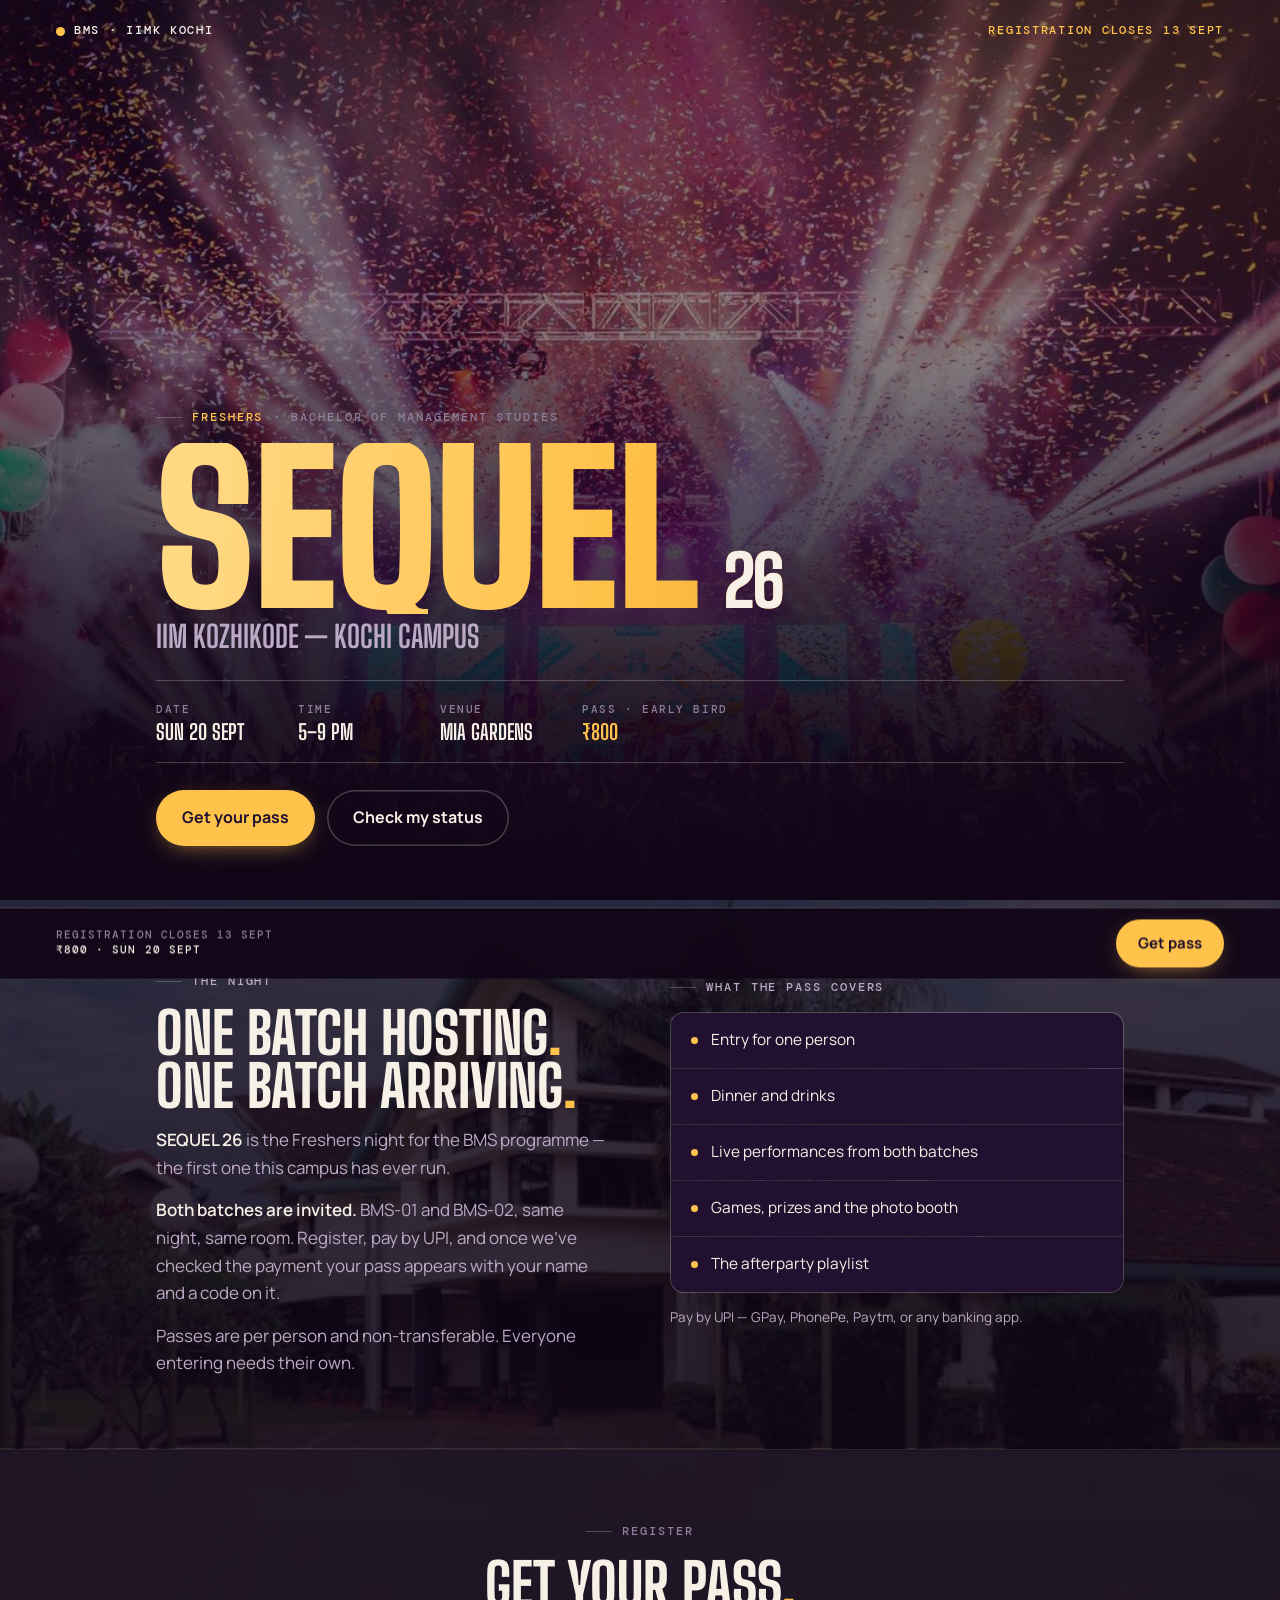
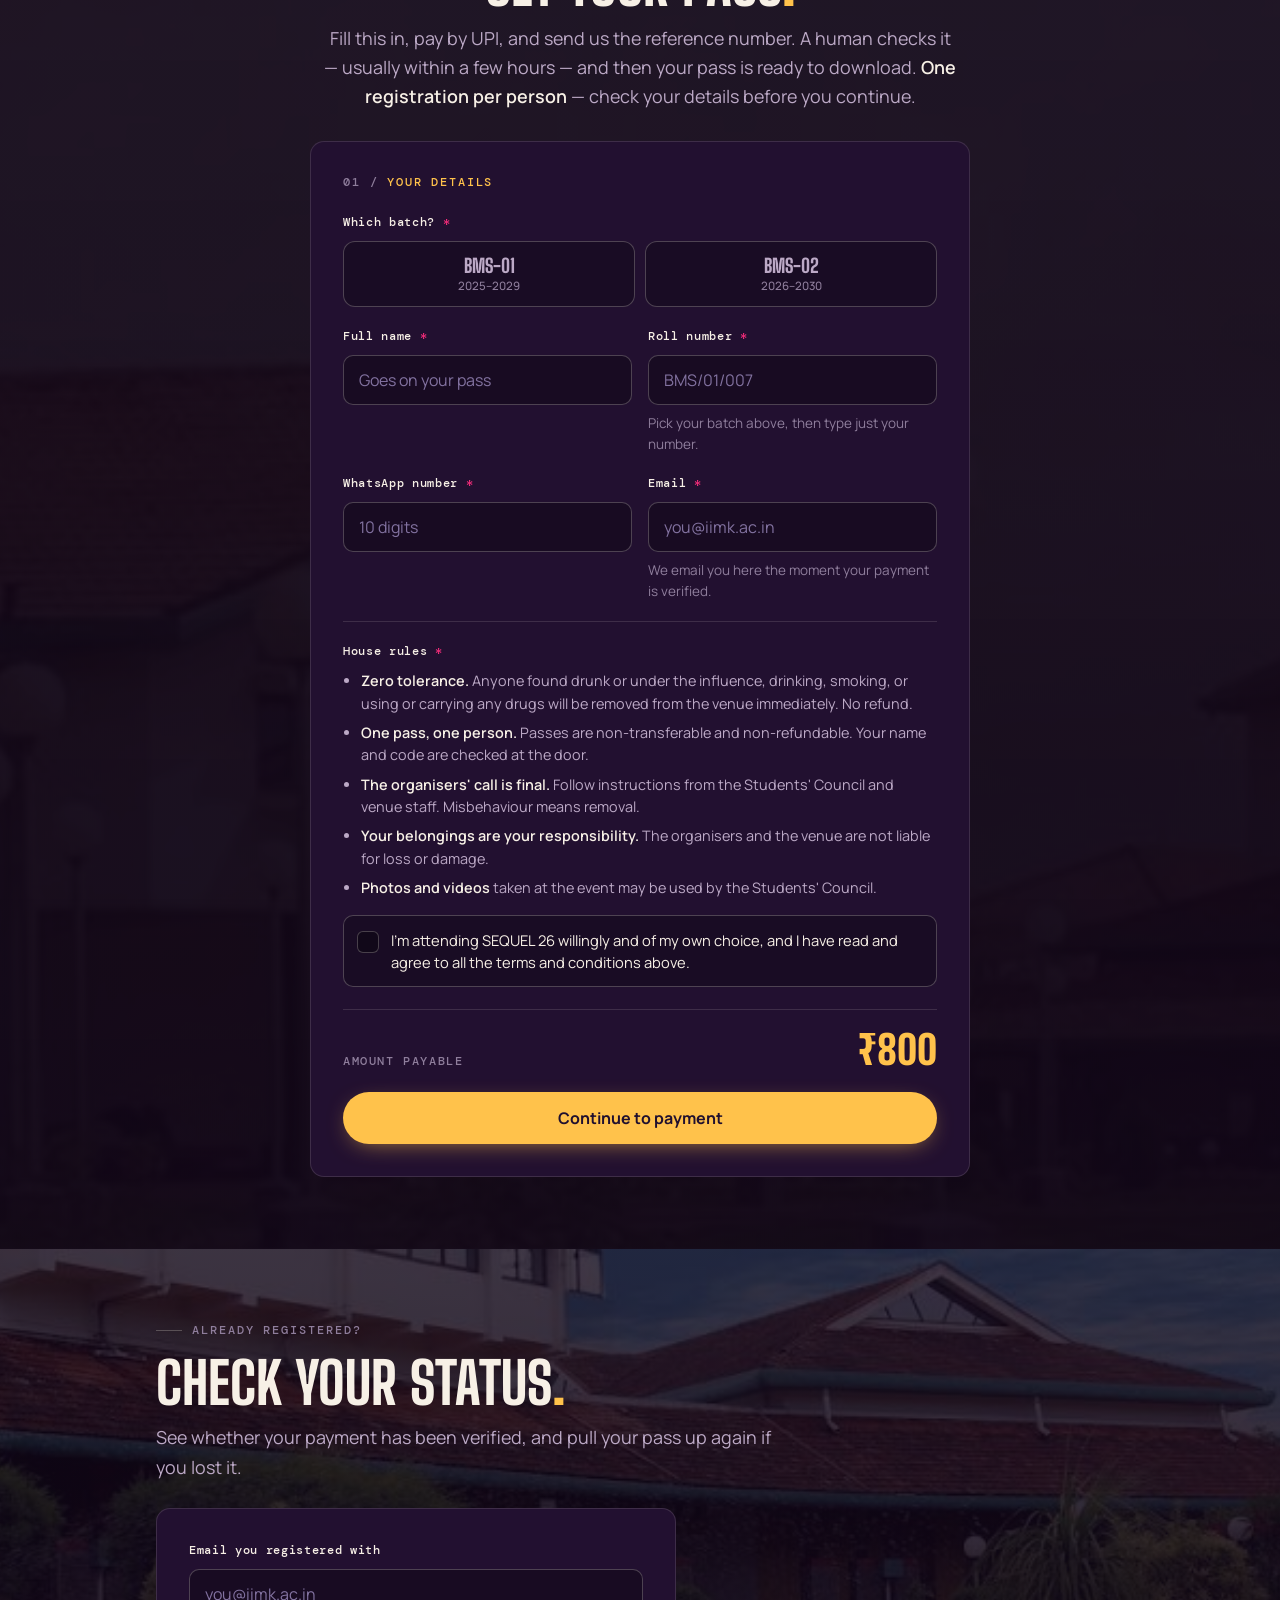
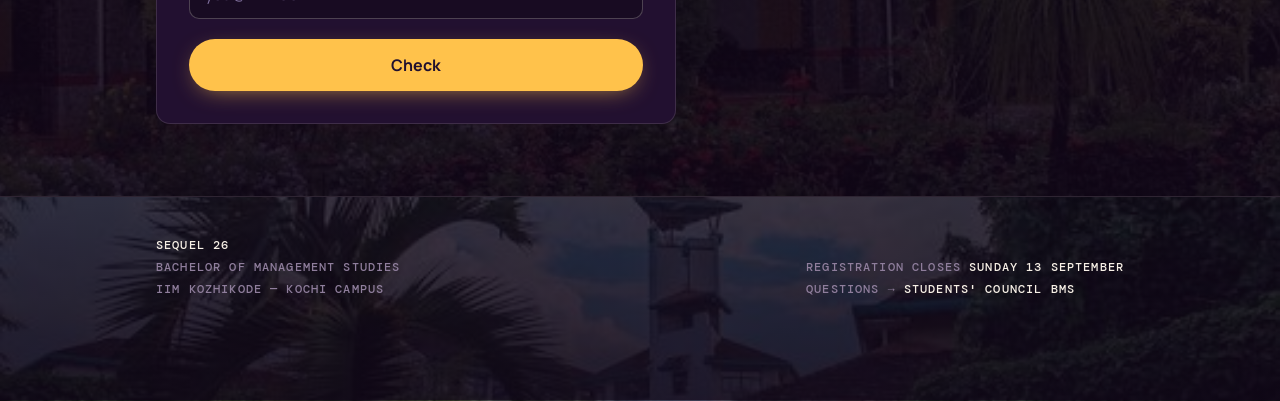
==== index.html @ 6402b66a "Third collector (Niveditha) and auto-collect: rotate 15 per account, close at 45 Niveditha (97490003" ====
<!DOCTYPE html>
<html lang="en">
<head>
<meta charset="utf-8">
<meta name="viewport" content="width=device-width, initial-scale=1, viewport-fit=cover">
<title>SEQUEL 26 — Freshers · IIM Kozhikode, Kochi Campus</title>
<meta name="description" content="SEQUEL 26. Register, pay by UPI, get your entry pass. BMS-01 and BMS-02, IIM Kozhikode Kochi Campus.">
<meta name="theme-color" content="#100617">

<!-- Link preview. AFTER PUBLISHING replace both URLs with your live address,
     e.g. https://yourname.github.io/sequel26/ — WhatsApp needs an absolute URL. -->
<meta property="og:type" content="website">
<meta property="og:site_name" content="SEQUEL 26">
<meta property="og:title" content="SEQUEL 26 — Freshers">
<meta property="og:description" content="Register, pay by UPI, get your pass. IIM Kozhikode, Kochi Campus.">
<meta property="og:url" content="https://jeetjhawar.github.io/sequel26/">
<meta property="og:image" content="https://jeetjhawar.github.io/sequel26/images/cover.jpg">
<meta name="twitter:card" content="summary_large_image">

<link rel="icon" href="data:image/svg+xml,%3Csvg xmlns='http://www.w3.org/2000/svg' viewBox='0 0 32 32'%3E%3Crect width='32' height='32' rx='7' fill='%23100617'/%3E%3Ctext x='16' y='23' font-family='Arial' font-weight='900' font-size='18' fill='%23FFC24B' text-anchor='middle'%3ES%3C/text%3E%3C/svg%3E">
<link rel="preload" href="images/hero.jpg" as="image">
<link rel="preload" href="fonts/bigshoulders.woff2" as="font" type="font/woff2" crossorigin>
<link rel="preload" href="fonts/manrope.woff2" as="font" type="font/woff2" crossorigin>
<link rel="stylesheet" href="style.css">

<style>
/* ---------- hero ---------- */
.hero{position:relative;min-height:100svh;display:flex;flex-direction:column;
  justify-content:flex-end;padding-block:clamp(76px,11vh,120px) clamp(34px,6vh,64px);
  isolation:isolate;overflow:hidden}
.hero-bg{position:absolute;inset:0;z-index:-2;
  background-image:url('images/hero.jpg');
  background-size:cover;background-position:center 40%;transform:scale(1.04);filter:saturate(1.1)}
/* the photo is already dark where the title sits, so the veil can stay light up top */
.hero-veil{position:absolute;inset:0;z-index:-1;background:
  radial-gradient(120% 80% at 80% 6%, rgba(255,194,75,.14), transparent 58%),
  linear-gradient(to bottom, rgba(16,6,23,.62) 0%, rgba(16,6,23,.48) 34%, rgba(16,6,23,.92) 80%, var(--ink) 100%)}
.hero-top{position:absolute;top:0;left:0;right:0;padding:22px var(--gut);
  display:flex;justify-content:space-between;align-items:center;gap:16px;
  font-family:var(--mono);font-size:11.5px;letter-spacing:.15em;text-transform:uppercase;color:var(--muted-2)}
.hero-top .mark{color:var(--paper);display:flex;align-items:center;gap:9px}
.hero-top .dot{width:9px;height:9px;border-radius:50%;background:var(--gold);flex:none}
.hero-top .right{color:var(--gold);text-align:right}
@media(max-width:600px){.hero-top .right{display:none}}
.hero-inner{position:relative;width:100%}

h1{font-family:var(--disp);font-weight:900;font-size:clamp(4.6rem,19vw,13rem);
  line-height:.82;letter-spacing:-.012em;text-transform:uppercase;margin:0 0 6px;
  background:linear-gradient(96deg,#FFD983 4%,#FFC24B 46%,#E39A16 96%);
  -webkit-background-clip:text;background-clip:text;color:transparent;
  display:flex;align-items:baseline;flex-wrap:wrap;gap:.12em}
h1 .yr{font-size:.34em;color:var(--paper);-webkit-text-fill-color:var(--paper);font-weight:800}
.sub{font-family:var(--disp);text-transform:uppercase;font-weight:700;
  font-size:clamp(1.1rem,3.4vw,1.9rem);color:var(--muted);margin:0 0 clamp(20px,3vh,30px);line-height:1.1}

.facts{border-top:1px solid var(--line-2);border-bottom:1px solid var(--line-2);
  padding:clamp(14px,2.2vh,20px) 0;margin-bottom:clamp(20px,3vh,30px);
  display:flex;flex-wrap:wrap;gap:8px 34px}
.facts div{min-width:108px}
.facts dt{font-family:var(--mono);font-size:10.5px;letter-spacing:.15em;text-transform:uppercase;color:var(--muted-2);margin:0 0 3px}
.facts dd{margin:0;font-family:var(--disp);text-transform:uppercase;font-weight:700;font-size:1.32rem;line-height:1;color:var(--paper)}
.facts dd.gold{color:var(--gold)}
.hero-cta{display:flex;flex-wrap:wrap;gap:12px;align-items:center}

/* ---------- sections ---------- */
.pad{padding-block:clamp(60px,8vh,100px)}
.alt{background:var(--ink-2)}
.bgphoto{position:relative;isolation:isolate}
.bgphoto::before{content:"";position:absolute;inset:0;z-index:-1;background-image:
  linear-gradient(rgba(16,6,23,.80),rgba(16,6,23,.90)),var(--bg-img);
  background-size:cover;background-position:center}
/* the register section keeps the heavier veil so the form sits on near-solid ink */
.bgphoto.dark::before{background-image:linear-gradient(rgba(16,6,23,.93),rgba(16,6,23,.97)),var(--bg-img)}

/* register: intro centred, every card/notice centred, form text left inside them */
#register .wrap{text-align:center}
#register .eyebrow{justify-content:center}
#register .lede{margin-inline:auto}
#register .card,#register .waiting,#register .passwrap,#register #pausedNote,#register #fullNote{margin-inline:auto}
#register .card,#register .passwrap,#register #pausedNote,#register #fullNote{text-align:left}
.two{display:grid;gap:clamp(26px,5vw,60px);grid-template-columns:1fr}
@media(min-width:900px){.two{grid-template-columns:1fr 1fr;align-items:start}}
.two p{margin:0 0 15px;color:var(--muted)}
.two p:last-child{margin:0}
.two strong{color:var(--paper);font-weight:600}
.incl{list-style:none;margin:0;padding:0;display:grid;gap:1px;
  background:var(--line);border:1px solid var(--line);border-radius:var(--r);overflow:hidden}
.incl li{background:var(--panel);padding:15px 20px;display:flex;align-items:center;gap:13px;font-size:.96rem}
.incl li::before{content:"";width:7px;height:7px;border-radius:50%;background:var(--gold);flex:none}

/* ---------- cards ---------- */
.card{border:1px solid var(--line);border-radius:var(--r);background:var(--panel);
  padding:clamp(22px,4vw,32px);max-width:660px}
.card-title{font-family:var(--mono);font-size:11.5px;letter-spacing:.16em;text-transform:uppercase;
  color:var(--gold);margin:0 0 20px;display:block}
.card-title .n{color:var(--muted-2)}
.total{display:flex;justify-content:space-between;align-items:baseline;gap:16px;
  border-top:1px solid var(--line);margin-top:22px;padding-top:20px}
.total span{font-family:var(--mono);font-size:11.5px;letter-spacing:.14em;text-transform:uppercase;color:var(--muted-2)}
.total b{font-family:var(--disp);font-weight:900;font-size:2.5rem;line-height:1;color:var(--gold)}

/* ---------- payment ---------- */
.payhead{text-align:center;padding-bottom:24px;border-bottom:1px solid var(--line);margin-bottom:24px}
.payhead .amt{font-family:var(--disp);font-weight:900;font-size:clamp(3rem,13vw,4.4rem);
  line-height:1;color:var(--gold);margin:4px 0 6px}
.payhead .who{font-size:.92rem;color:var(--muted);margin:0}
.payhead .who b{color:var(--paper)}

/* minmax(0,1fr): let the column shrink below its content's min-content width,
   otherwise the 280px QR box and the long UPI id force the card to overflow
   on 320-360px phones */
.paygrid{display:grid;gap:22px;grid-template-columns:minmax(0,1fr)}
/* the QR column is pinned to the QR's width — an auto column would grow to fit
   the caption's single-line width and squeeze the pay buttons beside it */
@media(min-width:660px){.paygrid{grid-template-columns:280px minmax(0,1fr);align-items:center}}
.qrbox{background:var(--paper);border-radius:14px;padding:12px;width:280px;max-width:100%;margin-inline:auto;display:block}
.qrbox canvas,.qrbox img{width:100%;height:auto;display:block;border-radius:6px}
.payways{display:flex;flex-direction:column;gap:14px}
.upirow{display:flex;align-items:center;gap:10px;background:rgba(0,0,0,.3);
  box-shadow:inset 0 0 0 1px var(--line-2);border-radius:10px;padding:12px 14px}
.upirow code{font-family:var(--mono);font-size:13.5px;color:var(--gold);flex:1;min-width:0;
  overflow-wrap:anywhere;line-height:1.4}
.paynote{font-size:.86rem;color:var(--muted-2);line-height:1.55;margin:0}
.paynote b{color:var(--paper)}

/* on a phone the QR is useless — you can't scan it with the phone holding it */
@media(max-width:659px){
  .payways{order:1} .qrwrap{order:2;border-top:1px solid var(--line);padding-top:22px}
}
.qrcap{font-family:var(--mono);font-size:10.5px;letter-spacing:.13em;text-transform:uppercase;
  color:var(--muted-2);text-align:center;max-width:280px;margin:12px auto 0;line-height:1.6}
.confirm{border-top:1px solid var(--line);margin-top:26px;padding-top:26px}

/* screenshot picker */
.drop{display:flex;align-items:center;gap:14px;background:rgba(0,0,0,.26);
  box-shadow:inset 0 0 0 1px var(--line-2);border-radius:10px;padding:14px;cursor:pointer;
  transition:box-shadow .15s ease}
.drop:hover{box-shadow:inset 0 0 0 1px rgba(247,240,230,.4)}
.drop input{position:absolute;left:-9999px}
.drop .ic{width:46px;height:46px;border-radius:9px;background:var(--gold-dim);flex:none;
  display:grid;place-items:center;color:var(--gold);font-family:var(--mono);font-size:19px}
.drop img.ic{object-fit:cover;background:none}
.drop .tx{flex:1;min-width:0}
.drop .tx b{display:block;font-size:14.5px;font-weight:600}
.drop .tx span{font-size:12.5px;color:var(--muted-2);display:block;overflow:hidden;
  text-overflow:ellipsis;white-space:nowrap}

/* ---------- roll number: fixed BMS/0x/ label + digits ---------- */
.rollwrap{display:flex;align-items:stretch;background:rgba(0,0,0,.28);border:1px solid var(--line-2);
  border-radius:10px;cursor:text;transition:border-color .15s ease,background .15s ease}
.rollwrap:hover{border-color:rgba(247,240,230,.36)}
.rollwrap:focus-within{border-color:var(--gold);background:rgba(0,0,0,.44);box-shadow:0 0 0 3px rgba(255,194,75,.16)}
.invalid .rollwrap{border-color:var(--hot)}
/* the input's own line box sets the height; the label just centres in it */
.rollwrap .prefix{display:flex;align-items:center;font-family:var(--mono);font-size:15px;color:var(--gold);
  padding:0 0 0 15px;line-height:1;white-space:nowrap;-webkit-user-select:none;user-select:none}
.rollwrap input,.rollwrap input:hover,.rollwrap input:focus{background:none;border:0;box-shadow:none;outline:none;flex:1;min-width:0}
.rollwrap.on input{padding-left:6px}

/* ---------- house rules + consent ---------- */
.terms{border-top:1px solid var(--line);padding-top:20px}
.terms ul{margin:0 0 16px;padding-left:18px;color:var(--muted);font-size:.9rem;line-height:1.55}
.terms li{margin-bottom:7px}
.terms li b{color:var(--paper);font-weight:600}
.check{display:flex;gap:12px;align-items:flex-start;cursor:pointer;background:rgba(0,0,0,.26);
  box-shadow:inset 0 0 0 1px var(--line-2);border-radius:10px;padding:14px;font-size:.92rem;line-height:1.5;
  touch-action:manipulation;-webkit-tap-highlight-color:transparent;transition:box-shadow .15s ease}
.check:hover{box-shadow:inset 0 0 0 1px rgba(247,240,230,.4)}
.check.invalid{box-shadow:inset 0 0 0 1px var(--hot)}
.check input{appearance:none;-webkit-appearance:none;width:22px;height:22px;flex:none;margin:2px 0 0;
  border-radius:6px;border:1.5px solid var(--line-2);background:rgba(0,0,0,.3);
  display:grid;place-items:center;cursor:pointer;padding:0}
.check input:checked{background:var(--gold);border-color:var(--gold)}
.check input:focus-visible{outline:3px solid var(--gold);outline-offset:3px}
.check input:checked::after{content:"";width:6px;height:11px;border:solid #20102F;border-width:0 3px 3px 0;
  transform:translateY(-1px) rotate(45deg)}

/* ---------- confirm dialog ---------- */
dialog{border:1px solid var(--line-2);border-radius:var(--r);background:var(--panel);color:var(--paper);
  padding:28px;max-width:440px;width:calc(100% - 40px)}
dialog::backdrop{background:rgba(5,2,9,.72)}
dialog h3{font-family:var(--disp);text-transform:uppercase;font-weight:800;font-size:1.7rem;margin:0 0 8px;line-height:1}
.cf{list-style:none;margin:16px 0 18px;padding:0;border:1px solid var(--line);border-radius:10px;overflow:hidden}
.cf li{display:flex;justify-content:space-between;gap:14px;padding:11px 14px;background:rgba(0,0,0,.22);
  border-bottom:1px solid var(--line);font-size:.93rem}
.cf li:last-child{border-bottom:0}
.cf span{font-family:var(--mono);font-size:11px;letter-spacing:.12em;text-transform:uppercase;color:var(--muted-2);flex:none;padding-top:3px}
.cf b{font-weight:600;text-align:right;overflow-wrap:anywhere}

/* ---------- pass ---------- */
.passwrap{max-width:560px}
.passwrap canvas{width:100%;height:auto;border-radius:16px;display:block;
  box-shadow:0 30px 70px -34px #000, inset 0 0 0 1px var(--line-2)}
.dl{display:flex;gap:12px;flex-wrap:wrap;margin-top:20px}
.after{margin-top:26px}
.after h4{font-family:var(--mono);font-size:11.5px;letter-spacing:.16em;text-transform:uppercase;
  color:var(--muted-2);font-weight:400;margin:0 0 12px}
.after ol{margin:0;padding-left:20px;color:var(--muted);font-size:.95rem}
.after li{margin-bottom:8px}
.after strong{color:var(--paper);font-weight:600}

/* waiting */
.waiting{max-width:560px;text-align:center;padding:40px 30px;border:1px solid var(--gold);
  border-radius:var(--r);background:var(--gold-dim)}
.waiting .big{font-family:var(--disp);text-transform:uppercase;font-weight:900;
  font-size:clamp(2rem,7vw,2.8rem);line-height:.95;margin:0 0 14px}
.waiting p{color:var(--muted);margin:0 0 10px;font-size:.96rem}
.waiting b{color:var(--paper)}
.waiting .ref{font-family:var(--mono);font-size:1.1rem;color:var(--gold);
  background:rgba(0,0,0,.3);padding:9px 16px;border-radius:8px;display:inline-block;margin:6px 0 18px}

/* ---------- footer ---------- */

footer{border-top:1px solid var(--line);padding-block:38px 100px}
.foot{display:flex;justify-content:space-between;gap:20px;flex-wrap:wrap;align-items:flex-end}
.foot p{margin:0;font-family:var(--mono);font-size:11.5px;letter-spacing:.1em;
  text-transform:uppercase;color:var(--muted-2);line-height:1.9}
.foot b{color:var(--paper);font-weight:500}
.foot a{color:var(--gold);text-decoration:none}

.sticky{position:fixed;left:0;right:0;bottom:0;z-index:40;background:rgba(16,6,23,.94);
  backdrop-filter:blur(14px);-webkit-backdrop-filter:blur(14px);border-top:1px solid var(--line-2);
  padding:11px var(--gut) calc(11px + env(safe-area-inset-bottom));
  display:flex;align-items:center;justify-content:space-between;gap:14px;
  transform:translateY(110%);transition:transform .28s cubic-bezier(.4,0,.2,1)}
.sticky.show{transform:translateY(0)}
.sticky p{margin:0;font-family:var(--mono);font-size:10.5px;letter-spacing:.1em;
  text-transform:uppercase;color:var(--muted-2);line-height:1.4}
.sticky p b{display:block;color:var(--paper);font-weight:500}
.sticky .btn{padding:12px 22px;font-size:15px;flex:none}

.rise{opacity:0;transform:translateY(14px);transition:opacity .4s ease,transform .4s cubic-bezier(.16,1,.3,1)}
.rise.in{opacity:1;transform:none}
.hero-inner > *{opacity:0;animation:enter .55s cubic-bezier(.16,1,.3,1) forwards}
.hero-inner > *:nth-child(1){animation-delay:.04s}
.hero-inner > *:nth-child(2){animation-delay:.12s}
.hero-inner > *:nth-child(3){animation-delay:.20s}
.hero-inner > *:nth-child(4){animation-delay:.28s}
.hero-inner > *:nth-child(5){animation-delay:.34s}
@keyframes enter{from{opacity:0;transform:translateY(18px)}to{opacity:1;transform:none}}

/* phones: full-width buttons instead of two cramped pills side by side */
@media(max-width:480px){
  .hero-cta .btn,.dl .btn,dialog .btn{flex:1 1 100%;width:100%}
}
@media (prefers-reduced-motion:reduce){.rise{opacity:1;transform:none}.hero-inner > *{opacity:1;animation:none}}
</style>
</head>
<body>

<!-- ===== HERO ===== -->
<header class="hero">
  <div class="hero-bg" aria-hidden="true"></div>
  <div class="hero-veil" aria-hidden="true"></div>
  <div class="hero-top">
    <span class="mark"><i class="dot" aria-hidden="true"></i> BMS · IIMK KOCHI</span>
    <span class="right" data-cfg="deadlineShort">Registration closes soon</span>
  </div>

  <div class="wrap hero-inner">
    <p class="eyebrow"><b>Freshers</b> · Bachelor of Management Studies</p>
    <h1>Sequel<span class="yr">26</span></h1>
    <p class="sub">IIM Kozhikode — Kochi Campus</p>

    <dl class="facts">
      <div><dt>Date</dt><dd data-cfg="eventDate">TBC</dd></div>
      <div><dt>Time</dt><dd data-cfg="eventTime">TBC</dd></div>
      <div><dt>Venue</dt><dd data-cfg="venue">TBC</dd></div>
      <div><dt id="factTier">Pass</dt><dd class="gold" id="factPrice">₹800</dd></div>
    </dl>

    <div class="hero-cta">
      <a class="btn" href="#register">Get your pass</a>
      <a class="btn ghost" href="#retrieve">Check my status</a>
    </div>
  </div>
</header>

<noscript>
  <div class="wrap" style="padding-top:28px">
    <div class="notice warn"><b>This page needs JavaScript.</b>
      <p>Turn it on and reload, or message the organisers to be added manually.</p></div>
  </div>
</noscript>

<!-- ===== WHAT ===== -->
<section class="alt pad bgphoto" style="--bg-img:url('images/campus-front.jpg')">
  <div class="wrap two">
    <div class="rise">
      <p class="eyebrow">The night</p>
      <h2 class="h2">One batch hosting<i>.</i><br>One batch arriving<i>.</i></h2>
      <p><strong>SEQUEL 26</strong> is the Freshers night for the BMS programme — the first one this campus has ever run.</p>
      <p><strong>Both batches are invited.</strong> BMS-01 and BMS-02, same night, same room. Register, pay by UPI, and once we've checked the payment your pass appears with your name and a code on it.</p>
      <p>Passes are per person and non-transferable. Everyone entering needs their own.</p>
    </div>
    <div class="rise">
      <p class="eyebrow" style="margin-top:6px">What the pass covers</p>
      <ul class="incl" id="includes"></ul>
      <p class="hint" style="margin-top:14px">Pay by UPI — GPay, PhonePe, Paytm, or any banking app.</p>
    </div>
  </div>
</section>

<!-- ===== REGISTER ===== -->
<section class="pad bgphoto dark" id="register" style="border-top:1px solid var(--line);--bg-img:url('images/campus-main.jpg')">
  <div class="wrap">
    <div class="rise" style="margin-bottom:30px">
      <p class="eyebrow">Register</p>
      <h2 class="h2">Get your pass<i>.</i></h2>
      <p class="lede">Fill this in, pay by UPI, and send us the reference number. A human checks it — usually within a few hours — and then your pass is ready to download. <strong>One registration per person</strong> — check your details before you continue.</p>
    </div>

    <!-- PAUSED — replaces step 1 while the organisers have entries switched off -->
    <div class="notice warn hidden" id="pausedNote" style="max-width:660px;margin:0">
      <b>Registrations are paused right now.</b>
      <p id="pausedMsg">Check back in a little while.</p>
    </div>

    <!-- BATCH FULL — closed to new registrations; the form stays so anyone
         already registered can come back and pay -->
    <div class="notice warn hidden" id="fullNote" style="max-width:660px;margin:0 auto 22px">
      <b>This batch is full — new registrations are closed.</b>
      <p id="fullMsg"></p>
      <p>Already registered? Fill in the same details below (same email) to continue to payment.</p>
    </div>

    <!-- STEP 1 -->
    <div class="card rise" id="stepDetails">
      <p class="card-title"><span class="n">01 /</span> Your details</p>

      <div class="field">
        <span class="field-label">Which batch? <span class="req">*</span></span>
        <div class="seg" id="batchSeg" role="group" aria-label="Batch">
          <button type="button" data-v="BMS-01" aria-pressed="false">BMS-01<small>2025–2029</small></button>
          <button type="button" data-v="BMS-02" aria-pressed="false">BMS-02<small>2026–2030</small></button>
        </div>
        <div class="err hidden" id="batchErr"></div>
      </div>

      <div class="grid2">
        <div class="field">
          <label for="name">Full name <span class="req">*</span></label>
          <input type="text" id="name" autocomplete="name" placeholder="Goes on your pass">
          <div class="err hidden"></div>
        </div>
        <div class="field">
          <label for="roll">Roll number <span class="req">*</span></label>
          <div class="rollwrap" id="rollWrap">
            <span class="prefix hidden" id="rollPrefix" aria-hidden="true"></span>
            <input type="text" id="roll" placeholder="BMS/01/007" autocomplete="off" aria-describedby="rollHint">
          </div>
          <div class="err hidden"></div>
          <span class="hint" id="rollHint">Pick your batch above, then type just your number.</span>
        </div>
      </div>

      <div class="grid2">
        <div class="field">
          <label for="phone">WhatsApp number <span class="req">*</span></label>
          <input type="tel" id="phone" inputmode="numeric" autocomplete="tel" placeholder="10 digits">
          <div class="err hidden"></div>
        </div>
        <div class="field">
          <label for="email">Email <span class="req">*</span></label>
          <input type="email" id="email" autocomplete="email" placeholder="you@iimk.ac.in">
          <div class="err hidden"></div>
          <span class="hint">We email you here the moment your payment is verified.</span>
        </div>
      </div>

      <div style="position:absolute;left:-9999px" aria-hidden="true">
        <label for="website">Leave empty</label><input type="text" id="website" tabindex="-1" autocomplete="off">
      </div>

      <div class="terms" id="terms">
        <span class="field-label">House rules <span class="req">*</span></span>
        <ul>
          <li><b>Zero tolerance.</b> Anyone found drunk or under the influence, drinking, smoking, or using or carrying any drugs will be removed from the venue immediately. No refund.</li>
          <li><b>One pass, one person.</b> Passes are non-transferable and non-refundable. Your name and code are checked at the door.</li>
          <li><b>The organisers' call is final.</b> Follow instructions from the Students' Council and venue staff. Misbehaviour means removal.</li>
          <li><b>Your belongings are your responsibility.</b> The organisers and the venue are not liable for loss or damage.</li>
          <li><b>Photos and videos</b> taken at the event may be used by the Students' Council.</li>
        </ul>
        <label class="check" id="consentBox" for="consent">
          <input type="checkbox" id="consent">
          <span>I'm attending SEQUEL 26 willingly and of my own choice, and I have read and agree to all the terms and conditions above.</span>
        </label>
        <div class="err hidden" id="consentErr"></div>
      </div>

      <div class="total"><span>Amount payable</span><b id="priceLabel">₹800</b></div>
      <div style="margin-top:20px">
        <button type="button" class="btn wide" id="toPayBtn">Continue to payment</button>
      </div>
      <div class="notice bad hidden" id="detailsError"><b>Couldn't save that.</b><p id="detailsErrorMsg"></p></div>
    </div>

    <!-- STEP 2 -->
    <div class="card rise hidden" id="stepPay">
      <p class="card-title"><span class="n">02 /</span> Pay by UPI</p>

      <div class="notice warn hidden" id="payPaused" style="margin:0 0 22px">
        <b>Payments are paused right now.</b>
        <p id="payPausedMsg"></p>
        <p>Already paid? Enter your reference number below — that still goes through.</p>
      </div>
      <div class="notice warn hidden" id="quoteChanged" style="margin:0 0 22px">
        <b>The amount or the account has changed.</b>
        <p>Pay exactly what's shown now — that's what we'll check against.</p>
      </div>

      <div class="payhead">
        <span id="payTier" style="font-family:var(--mono);font-size:11px;letter-spacing:.16em;text-transform:uppercase;color:var(--muted-2)">Amount</span>
        <p class="amt" id="payAmount">₹800</p>
        <p class="who">for <b id="payName">—</b> · <span id="payBatch">—</span></p>
      </div>

      <div class="paygrid">
        <div class="qrwrap">
          <div class="qrbox">
            <canvas id="qrCanvas" role="img" aria-label="UPI payment QR code"></canvas>
            <img id="qrImage" class="hidden" src="images/upi-qr.png" alt="UPI payment QR code">
          </div>
          <p class="qrcap">Scan from another phone · GPay, PhonePe, Paytm, any UPI app</p>
        </div>
        <div class="payways">
          <a class="btn wide" id="upiBtn" href="#">Open UPI app &amp; pay</a>
          <div class="upirow">
            <code id="upiId">upi@bank</code>
            <button type="button" class="mini" id="copyUpi">Copy</button>
          </div>
          <p class="paynote">The QR and the button both carry the exact amount. If your app asks
            you to type it, pay <b id="payAmount2">₹800</b> — a different amount can't be verified.</p>
          <p class="paynote"><b>After paying, come back to this page</b> and enter the UPI reference
            number in step 03 below — that's the only way we can verify you. A screenshot on
            WhatsApp alone won't get you a pass.</p>
        </div>
      </div>

      <div class="confirm">
        <p class="card-title" style="margin-bottom:16px"><span class="n">03 /</span> Tell us you've paid</p>
        <div class="notice warn hidden" id="backNote" style="margin:0 0 18px">
          <b>Paid? One more step.</b>
          <p>Enter the UPI reference number below and hit Submit — we can't verify the payment without it.</p>
        </div>

        <div class="field">
          <label for="utr">UPI reference / transaction ID <span class="req">*</span></label>
          <span class="hint">GPay: tap the payment, it's the 12-digit <b>UPI transaction ID</b>. PhonePe calls it <b>UTR</b>. Paytm shows <b>UPI Ref No</b>.</span>
          <input type="text" id="utr" inputmode="numeric" autocomplete="off" placeholder="e.g. 418293746512">
          <div class="err hidden"></div>
        </div>

        <div class="field">
          <span class="field-label">Payment screenshot <span style="color:var(--muted-2);letter-spacing:0;font-family:var(--body)">— optional, but gets you verified faster</span></span>
          <label class="drop" for="shot">
            <span class="ic" id="shotIcon" aria-hidden="true">+</span>
            <span class="tx"><b id="shotTitle">Add a screenshot</b><span id="shotSub">PNG or JPG, up to 8 MB</span></span>
            <input type="file" id="shot" accept="image/*">
          </label>
        </div>

        <button type="button" class="btn wide" id="submitPayBtn">Submit for verification</button>

        <div class="notice bad hidden" id="payError"><b id="payErrorTitle">Couldn't submit.</b><p id="payErrorMsg"></p>
          <div class="row"><button type="button" class="mini" id="payRetry">Try again</button>
            <a class="mini" id="waHelp" href="#" target="_blank" rel="noopener">Message the organisers</a></div>
        </div>
        <p class="hint" style="text-align:center">Paid but stuck here? Message the organisers with your reference number — nothing is lost.</p>
      </div>
    </div>

    <!-- STEP 3 -->
    <div class="waiting rise hidden" id="stepWait">
      <p class="big">Sent for<br>verification</p>
      <p>We're checking your payment against our account. This usually takes a few hours.</p>
      <p>Your reference</p>
      <div class="ref" id="waitRef">—</div>
      <p style="margin-bottom:22px"><b id="waitEmail">We'll email you</b> the moment it's approved. You can also check here any time.</p>
      <button type="button" class="btn" id="checkNowBtn">Check status now</button>
      <div class="notice hidden" id="waitNote" style="text-align:left"><b id="waitNoteTitle"></b><p id="waitNoteMsg"></p></div>
    </div>

    <!-- STEP 4 -->
    <div class="passwrap hidden" id="stepPass">
      <div class="notice good" style="margin:0 0 22px">
        <b>Verified. You're in.</b>
        <p>Payment confirmed. Your pass is below — download it now, and you're on the list at the desk.</p>
      </div>
      <canvas id="passCanvas" width="1080" height="1500" role="img" aria-label="Your SEQUEL 26 entry pass"></canvas>
      <div class="dl">
        <button type="button" class="btn" id="dlPng">Download PNG</button>
        <button type="button" class="btn ghost" id="dlPdf">Download PDF</button>
      </div>
      <div class="after">
        <h4>Before the night</h4>
        <ol>
          <li><strong>Save the pass to your phone.</strong> Screenshot it too — you'll want it offline at the door.</li>
          <li><strong>Your code is your entry.</strong> We check the name and code against the list.</li>
          <li><strong>Lost it?</strong> Come back and use "Check my status" to pull it up again.</li>
        </ol>
      </div>
    </div>
  </div>
</section>

<!-- ===== STATUS ===== -->
<section class="alt pad bgphoto" id="retrieve" style="--bg-img:url('images/campus-garden.jpg')">
  <div class="wrap">
    <div class="rise" style="margin-bottom:26px">
      <p class="eyebrow">Already registered?</p>
      <h2 class="h2">Check your status<i>.</i></h2>
      <p class="lede">See whether your payment has been verified, and pull your pass up again if you lost it.</p>
    </div>
    <div class="card rise" style="max-width:520px">
      <div class="field">
        <label for="findEmail">Email you registered with</label>
        <input type="email" id="findEmail" autocomplete="email" placeholder="you@iimk.ac.in">
        <div class="err hidden"></div>
      </div>
      <button type="button" class="btn wide" id="findBtn">Check</button>
      <div class="notice hidden" id="findNote"><b id="findNoteTitle"></b><p id="findNoteMsg"></p></div>
    </div>
  </div>
</section>

<footer class="bgphoto" style="--bg-img:url('images/campus-lawn.jpg')">
  <div class="wrap foot">
    <p><b>SEQUEL 26</b><br>Bachelor of Management Studies<br>IIM Kozhikode — Kochi Campus</p>
    <p>Registration closes <b data-cfg="deadline">Sunday 13 September</b><br>
       Questions → <a id="footWa" href="#" target="_blank" rel="noopener"><b data-cfg="contactName">the organisers</b></a></p>
  </div>
</footer>

<div class="sticky" id="sticky">
  <p><span data-cfg="deadlineShort">Registration closes soon</span><b id="stickyPrice">₹800 · TBC</b></p>
  <a class="btn" href="#register">Get pass</a>
</div>

<!-- Shown before the details are saved: one registration per person, and
     these details go on the pass and receive the verification email. -->
<dialog id="confirmDlg" aria-labelledby="cfTitle" aria-describedby="cfHint cfList">
  <h3 id="cfTitle">Check your details</h3>
  <p class="hint" id="cfHint" style="margin:0">One registration per person. This is what goes on your pass and where your verification email lands — a typo here means a wrong pass or a lost email.</p>
  <ul class="cf" id="cfList">
    <li><span>Name</span><b id="cfName"></b></li>
    <li><span>Batch</span><b id="cfBatch"></b></li>
    <li><span>Roll no</span><b id="cfRoll"></b></li>
    <li><span>WhatsApp</span><b id="cfPhone"></b></li>
    <li><span>Email</span><b id="cfEmail"></b></li>
  </ul>
  <div style="display:flex;gap:10px;flex-wrap:wrap">
    <button type="button" class="btn" id="cfGo">Looks right — continue</button>
    <button type="button" class="btn ghost" id="cfBack">Go back and edit</button>
  </div>
</dialog>

<script src="qr.js"></script>
<script src="pass.js"></script>
<script>
/* =====================================================================
   CONFIG — the only block you need to edit
   ===================================================================== */
const CONFIG = {
  endpoint: "https://script.google.com/macros/s/AKfycbwLu5ZA85qBd3rBX5ZO3VoRMcYPBISVjdp-BiBF479m2wUdwtIO6K-hjUZ8pTxRdMlY/exec",

  /* Where the money goes: see PAYEES below. The admin panel picks who is
     collecting; the UPI ID, name and QR all follow that choice. */

  /* false = QR is generated live from upiId + the current price, and carries a
             per-person note ("SEQUEL26 <roll>") that makes verifying far easier.
     true  = show the bank-signed QR image for the current price tier (TIERS,
             just below). If the price matches no tier, the live QR is drawn
             anyway — a signed QR can never appear with the wrong amount. */
  useStaticQR: true,

  eventName:     "SEQUEL 26",
  eventDate:     "Sun 20 Sept",
  eventDateFull: "Sunday 20 September 2026, 5–9 PM",   // printed on the pass
  eventTime:     "5–9 PM",
  venue:         "Mia Gardens",
  deadline:      "Sunday 13 September",
  deadlineShort: "Registration closes 13 Sept",

  contactName:     "Students' Council BMS",
  contactWhatsApp: "919329641726",

  fallbackPrice: 800     // shown for a split second until the live price loads;
                         // matches the ₹800 literals in the markup — change both
};

/* Price tiers. The admin panel sets the price (Ticket price button); the
   label is looked up here by exact amount. Keep in sync with TIERS in
   admin.html. */
const TIERS = {
  800:  { label: "Early bird" },
  1000: { label: "Regular"    },
  1200: { label: "Last call"  }
};

/* Who collects the money. The admin panel picks one (so a single account
   never hits its UPI receiving limit); the UPI ID, payee name and QR all
   follow. A UPI ID is a public payment address — fine in a public repo.
   Each QR image has its amount fixed inside it, which is why there is one
   file per payee per tier. Keep ids and labels in sync with PAYEES in
   admin.html (and PAYEE_IDS in apps-script.gs). */
const PAYEES = {
  jeet: {
    upiId: "9329641726@upi", upiName: "Mr JEET JHAWAR",
    qrs: { 800:  "images/upi-qr.png",
           1000: "images/upi-qr-1000.jpeg",
           1200: "images/upi-qr-1200.jpeg" }
  },
  anshika: {
    upiId: "anshika.chauhan258@okhdfcbank", upiName: "Anshika Chauhan",
    qrs: { 800:  "images/upi-qr-anshika-800.jpeg",
           1000: "images/upi-qr-anshika-1000.jpeg",
           1200: "images/upi-qr-anshika-1200.jpeg" }
  },
  niveditha: {
    upiId: "9749000372@upi", upiName: "Ms BHIMUNI NIVEDITHA RAO",
    qrs: { 800:  "images/upi-qr-niveditha-800.jpeg",
           1000: "images/upi-qr-niveditha-1000.jpeg",
           1200: "images/upi-qr-niveditha-1200.jpeg" }
  }
};

const INCLUDES = [
  "Entry for one person",
  "Dinner and drinks",
  "Live performances from both batches",
  "Games, prizes and the photo booth",
  "The afterparty playlist"
];

/* =====================================================================
   BUILD
   ===================================================================== */
const $  = (s,r=document)=>r.querySelector(s);
const $$ = (s,r=document)=>[...r.querySelectorAll(s)];
const esc = s=>String(s).replace(/[&<>"]/g,c=>({"&":"&amp;","<":"&lt;",">":"&gt;",'"':"&quot;"}[c]));
const rupees = n => "₹" + Number(n).toLocaleString("en-IN");

$$("[data-cfg]").forEach(el=>{ const v=CONFIG[el.dataset.cfg]; if(v) el.textContent=v; });
$("#includes").innerHTML = INCLUDES.map(i=>`<li>${esc(i)}</li>`).join("");

const waHref = "https://wa.me/" + CONFIG.contactWhatsApp;
["footWa","waHelp"].forEach(id=>{ const el=$("#"+id); if(el) el.href = waHref; });

let PRICE = CONFIG.fallbackPrice;
let PAYEE = "jeet";                              // overwritten by the server
const payee = () => PAYEES[PAYEE] || PAYEES.jeet;
let lastDetails = null;                          // what the quote on screen was registered with
function paintPrice(){
  const t = TIERS[PRICE];
  $("#priceLabel").textContent  = rupees(PRICE);
  $("#factPrice").textContent   = rupees(PRICE);
  $("#payAmount").textContent   = rupees(PRICE);
  $("#payAmount2").textContent  = rupees(PRICE);
  $("#stickyPrice").textContent = rupees(PRICE) + " · " + CONFIG.eventDate;
  $("#factTier").textContent    = t ? "Pass · " + t.label : "Pass";
  $("#payTier").textContent     = t ? "Amount · " + t.label : "Amount";
}
paintPrice();

/* Organisers can pause new registrations from the admin panel (e.g. while
   switching price tiers). Step 1 is swapped for the pause notice; anyone
   already past it keeps their screen so a payment claim is never stranded. */
let PAUSED = false;
function setPaused(on, msg){
  PAUSED = !!on;
  if(msg){ $("#pausedMsg").textContent = msg; $("#payPausedMsg").textContent = msg; }
  $("#pausedNote").classList.toggle("hidden", !PAUSED);
  const midFlow = ["stepPay","stepWait","stepPass"]
    .some(id => !$("#"+id).classList.contains("hidden"));
  if(!midFlow) $("#stepDetails").classList.toggle("hidden", PAUSED);
  // On the payment step: take the QR and pay button away so no new payment
  // starts, but keep the reference box — someone who already paid must still
  // be able to submit.
  $("#payPaused").classList.toggle("hidden", !PAUSED);
  $(".payhead").classList.toggle("hidden", PAUSED);
  $(".paygrid").classList.toggle("hidden", PAUSED);
}

/* Auto-collect closed the batch: new registrations are refused server-side,
   the form stays so existing registrants can get back to their payment. */
function setFull(on, msg){
  if(msg) $("#fullMsg").textContent = msg;
  $("#fullNote").classList.toggle("hidden", !on);
}

/* Re-check while it matters: on the payment step (a pause mid-flow removes the
   QR from screens already showing it, and the quote follows the row) and while
   the pause notice is up (resuming brings the form back by itself). */
setInterval(()=>{
  if(!PAUSED && $("#stepPay").classList.contains("hidden")) return;
  syncState();
}, 45000);

/* =====================================================================
   SERVER
   ===================================================================== */
const connected = () => CONFIG.endpoint.indexOf("PASTE_YOUR") !== 0;

async function api(payload){
  const res = await fetch(CONFIG.endpoint, {
    method:"POST",
    headers:{"Content-Type":"text/plain;charset=utf-8"},   // avoids a CORS preflight
    body: JSON.stringify(payload)
  });
  return res.json();
}

/* Server state (price, collector, pause) is applied everywhere EXCEPT onto a
   payment quote already on screen: once openPayment() has rendered an amount,
   QR, button and UPI id from the register response, they stay exactly as the
   sheet row has them, however late a price response arrives. */
function applyServerState(d){
  if(!(d && d.ok)) return;
  const quoted = !$("#stepPay").classList.contains("hidden");
  if(!quoted){
    PRICE = d.price; paintPrice();
    if(d.payee) PAYEE = d.payee;
    preloadQR();
  }else if(d.row && lastDetails){
    // A quote on screen follows the student's own row: paid or claimed from
    // another device -> move on; re-quoted there -> redraw and say so.
    if(d.row.paid){
      api({action:"getPass", email: lastDetails.email})
        .then(r=>{ if(r.ok && r.pass) showPass(r.pass); }).catch(()=>{});
    }else if(d.row.claimed){
      showWait(d.row.utr, lastDetails.email);
    }else if(d.row.amount && (d.row.amount !== PRICE || d.row.payee !== PAYEE)){
      PRICE = d.row.amount; PAYEE = d.row.payee; paintPrice();
      renderPayment(lastDetails);
      $("#quoteChanged").classList.remove("hidden");
    }
  }
  setPaused(!!d.paused, d.pauseMsg);
  setFull(!!d.full, d.fullMsg);
}

/* Ask the server for the current state — with the student's email while a
   quote is on screen, so the answer includes their row. */
function syncState(){
  if(!connected()) return;
  const quoted = !$("#stepPay").classList.contains("hidden");
  api({action:"price", email: quoted && lastDetails ? lastDetails.email : ""})
    .then(applyServerState).catch(()=>{});
}

if(connected()) syncState();

/* Fetch the QR image now so the payment step appears with it already drawn. */
function preloadQR(){
  const q = payee().qrs[PRICE];
  if(CONFIG.useStaticQR && q){ const i = new Image(); i.src = q; }
}

/* =====================================================================
   FORM HELPERS
   ===================================================================== */
let batch = "";
const rollPrefix = () => batch ? "BMS/" + batch.slice(4) + "/" : "";
const rollEl = $("#roll"), rollWrap = $("#rollWrap"), rollPre = $("#rollPrefix");

/* Which batch a typed roll names ("BMS-01" / "BMS-02"), or "" for bare digits. */
function rollNames(v){
  const m = String(v).toUpperCase().match(/BMS[^0-9]*0?([12])(?![0-9])/);
  return m ? "BMS-0" + m[1] : "";
}
/* The digits after any BMS/0x/ prefix — repeated prefixes too, so a pasted
   full roll still yields its number. The (?![0-9]) guard stops "BMS/147"
   being read as batch 1 + "47". Never truncated: too many digits must fail
   validation, not silently become a different, valid-looking roll. */
function rollDigits(v){
  return String(v).toUpperCase()
    .replace(/^(\s*BMS[\s\/\\\-._]*0?[12](?![0-9])[\s\/\\\-._]*)+/, "")
    .replace(/\D/g, "");
}

/* With a batch picked, BMS/0x/ is shown as a fixed label OUTSIDE the input
   and the input holds only the digits, so nothing a student types or pastes
   can mangle the prefix. A roll that names the OTHER batch is left exactly
   as typed (label hidden) so validation can point out the mismatch. */
function maskRoll(){
  if(!batch) return;
  const named = rollNames(rollEl.value);
  const digitsMode = !named || named === batch;
  rollPre.textContent = rollPrefix();
  rollPre.classList.toggle("hidden", !digitsMode);
  rollWrap.classList.toggle("on", digitsMode);
  rollEl.inputMode = digitsMode ? "numeric" : "text";
  rollEl.placeholder = digitsMode ? "047" : "BMS/" + batch.slice(4) + "/047";
  if(digitsMode){
    const d = rollDigits(rollEl.value);
    if(d !== rollEl.value) rollEl.value = d;
  }
}

$$("#batchSeg button").forEach(b=>{
  b.addEventListener("click", ()=>{
    batch = b.dataset.v;
    $$("#batchSeg button").forEach(x=>x.setAttribute("aria-pressed", String(x===b)));
    $("#batchErr").classList.add("hidden");
    $("#rollHint").textContent = "Just type your number after " + rollPrefix();
    maskRoll();
    const named = rollNames(rollEl.value);
    if(named && named !== batch){
      // They typed a full roll for a different batch before picking one:
      // say so rather than silently re-labelling it.
      setError(rollEl.closest(".field"),
        "That roll number says BMS/0" + named.slice(-1) + ", but you picked " + batch + ".");
    }else{
      clearError(rollEl.closest(".field"));
    }
  });
});
rollEl.addEventListener("input", maskRoll);
/* The BMS/0x/ label and the box padding read as part of the field, so a tap
   there must land in the input. mousedown rather than click so an already
   focused input isn't blurred first (which would flash the keyboard closed). */
rollWrap.addEventListener("mousedown", e=>{
  if(e.target === rollEl) return;
  e.preventDefault();
  rollEl.focus();
});

function setError(field,msg){
  if(!field) return;
  field.classList.add("invalid");
  const b=$(".err",field); if(b){ b.textContent=msg; b.classList.remove("hidden"); }
}
function clearError(field){
  if(!field) return;
  field.classList.remove("invalid");
  const b=$(".err",field); if(b) b.classList.add("hidden");
}
$$("input").forEach(el=>el.addEventListener("input",()=>clearError(el.closest(".field"))));

function loading(btn,on,label){
  btn.disabled = on;
  btn.innerHTML = on ? '<i class="spin" aria-hidden="true"></i>' + label : label;
}

/* Roll numbers are BMS/01/XXX or BMS/02/XXX. Accepts sloppy separators
   ("bms-01-47", "BMS 01 47") and bare digits (uses the picked batch),
   and returns the canonical form — or "" if it can't be one. */
function normRoll(raw){
  let v = String(raw).trim().toUpperCase()
            .replace(/[\\\-\s._]+/g,"/").replace(/\/+/g,"/").replace(/^\/|\/$/g,"");
  if(/^\d{1,3}$/.test(v) && batch) v = "BMS/" + batch.slice(4) + "/" + v;
  const m = v.match(/^BMS\/0?([12])\/(\d{1,3})$/);
  return m ? "BMS/0" + m[1] + "/" + m[2].padStart(3,"0") : "";
}

function validateDetails(){
  let first=null;
  const fail=(el,msg)=>{ const f=el.closest(".field")||el; setError(f,msg); if(!first) first=f; };
  if(!batch){
    const b=$("#batchErr"); b.textContent="Pick your batch."; b.classList.remove("hidden");
    first = $("#batchSeg");
  }
  if(!$("#name").value.trim()) fail($("#name"),"We need your name for the pass.");
  const roll = normRoll($("#roll").value);
  if(!roll) fail($("#roll"), batch ? "Just the number after " + rollPrefix() + " — 1 to 3 digits, e.g. 047."
                                   : "Format: BMS/01/007 or BMS/02/007.");
  else if(batch && roll.slice(4,6) !== batch.slice(4))
    fail($("#roll"),"That roll number says BMS/" + roll.slice(4,6) + ", but you picked " + batch + ".");
  if(!/^\d{10}$/.test($("#phone").value.replace(/\D/g,"").replace(/^91(?=\d{10}$)/,"")))
    fail($("#phone"),"Ten digits, no country code.");
  if(!/^[^\s@]+@iimk\.ac\.in$/i.test($("#email").value.trim()))
    fail($("#email"),"Use your IIMK email — it ends with @iimk.ac.in.");
  if(!$("#consent").checked){
    $("#consentBox").classList.add("invalid");
    const b=$("#consentErr"); b.textContent="Tick the box to confirm you agree to the house rules."; b.classList.remove("hidden");
    if(!first) first=$("#terms");
  }
  if(first) first.scrollIntoView({behavior:"smooth",block:"center"});
  return !first;
}
$("#consent").addEventListener("change", ()=>{
  $("#consentBox").classList.remove("invalid");
  $("#consentErr").classList.add("hidden");
});

const details = () => ({
  name:  $("#name").value.trim(),
  roll:  normRoll($("#roll").value),
  phone: $("#phone").value.replace(/\D/g,"").replace(/^91(?=\d{10}$)/,""),
  email: $("#email").value.trim().toLowerCase(),
  batch, website: $("#website").value.trim(),
  consent: $("#consent").checked
});

/* =====================================================================
   STEP 1 -> 2
   ===================================================================== */
$("#toPayBtn").addEventListener("click", ()=>{
  if(!validateDetails()) return;
  $("#detailsError").classList.add("hidden");

  if(!connected()){
    $("#detailsErrorMsg").textContent = "Organiser: paste your Apps Script URL into CONFIG.endpoint in index.html.";
    $("#detailsError").classList.remove("hidden");
    return;
  }

  // One registration per person: make them look at what they typed first.
  const d = details();
  $("#cfName").textContent  = d.name;
  $("#cfBatch").textContent = d.batch;
  $("#cfRoll").textContent  = d.roll;
  $("#cfPhone").textContent = d.phone;
  $("#cfEmail").textContent = d.email;
  $("#confirmDlg").showModal();
});
$("#cfBack").addEventListener("click", ()=>$("#confirmDlg").close());
$("#cfGo").addEventListener("click", ()=>{ $("#confirmDlg").close(); saveDetails(); });

async function saveDetails(){
  const btn = $("#toPayBtn");
  loading(btn, true, "Saving…");
  try{
    const d = details();
    const r = await api({action:"register", ...d});
    if(r.pass){ showPass(r.pass); return; }          // already verified earlier
    if(!r.ok){
      if(r.paused){                                  // paused after the page loaded
        setPaused(true, r.error);
        $("#pausedNote").scrollIntoView({behavior:"smooth", block:"center"});
        return;
      }
      if(r.full){                                    // batch filled up: new entries only are refused
        setFull(true, r.error);
        $("#detailsErrorMsg").textContent = "New registrations are closed for this batch. Already registered? Use exactly the email you registered with.";
        $("#detailsError").classList.remove("hidden");
        $("#fullNote").scrollIntoView({behavior:"smooth", block:"center"});
        return;
      }
      $("#detailsErrorMsg").textContent = r.error || "Try again in a moment.";
      $("#detailsError").classList.remove("hidden");
      return;
    }
    if(r.claimed){ showWait(r.utr, d.email); return; }   // reference already sent: no second QR
    if(r.price){ PRICE = r.price; paintPrice(); }
    if(r.payee){ PAYEE = r.payee; }
    lastDetails = d;
    openPayment(d);
  }catch(err){
    $("#detailsErrorMsg").textContent = "Couldn't reach the server. Check your connection and try again.";
    $("#detailsError").classList.remove("hidden");
  }finally{
    loading(btn, false, "Continue to payment");
  }
}

/* =====================================================================
   STEP 2 : payment
   ===================================================================== */
function renderPayment(d){
  const p = payee();
  $("#payName").textContent  = d.name;
  $("#payBatch").textContent = d.batch;
  $("#upiId").textContent    = p.upiId;

  const uri = upiURI(p.upiId, p.upiName, PRICE, "SEQUEL26 " + d.roll);
  $("#upiBtn").href = uri;
  $("#upiBtn").textContent = "Open UPI app & pay " + rupees(PRICE);

  const qr = p.qrs[PRICE];
  if(CONFIG.useStaticQR && qr){
    $("#qrImage").src = qr;                          // this payee's QR for this tier
    $("#qrCanvas").classList.add("hidden");
    $("#qrImage").classList.remove("hidden");
  }else{
    $("#qrImage").classList.add("hidden");           // off-tier price: live QR only
    $("#qrCanvas").classList.remove("hidden");
    try{
      drawQR($("#qrCanvas"), uri, {size:420, dark:"#100617", light:"#F7F0E6", quiet:3});
    }catch(e){
      document.querySelector(".qrwrap").classList.add("hidden");  // link + UPI ID still work
    }
  }
}

function openPayment(d){
  renderPayment(d);
  $("#quoteChanged").classList.add("hidden");
  $("#stepDetails").classList.add("hidden");
  $("#stepPay").classList.remove("hidden");
  $("#stepPay").scrollIntoView({behavior:"smooth", block:"start"});
}

/* The pay button hands them to a UPI app. When they come back to this tab,
   walk them to step 03 — otherwise many pay and never submit the reference. */
let leftToPay = false;
$("#upiBtn").addEventListener("click", ()=>{ leftToPay = true; });
function cameBack(){
  if(!leftToPay || document.visibilityState !== "visible") return;
  if($("#stepPay").classList.contains("hidden")) return;
  leftToPay = false;
  $("#backNote").classList.remove("hidden");
  $("#backNote").scrollIntoView({behavior:"smooth", block:"center"});
}
let lastSync = 0;
function onReturn(){
  if(document.visibilityState !== "visible") return;
  // Back on a payment screen: make sure it still matches the row — another
  // device may have re-registered or paid, or the tier may have moved.
  if(!$("#stepPay").classList.contains("hidden") && Date.now() - lastSync > 8000){
    lastSync = Date.now(); syncState();
  }
  cameBack();
}
document.addEventListener("visibilitychange", onReturn);
window.addEventListener("focus", onReturn);

$("#copyUpi").addEventListener("click", async ()=>{
  try{
    await navigator.clipboard.writeText(payee().upiId);
    $("#copyUpi").textContent = "Copied";
    setTimeout(()=>{ $("#copyUpi").textContent = "Copy"; }, 2000);
  }catch{ $("#copyUpi").textContent = "Select it manually"; }
});

/* screenshot — shrunk in the browser so the upload stays small */
let shotData = null;
$("#shot").addEventListener("change", async e=>{
  const file = e.target.files && e.target.files[0];
  if(!file) return;
  if(file.size > 8*1024*1024){ $("#shotSub").textContent = "Over 8 MB — pick a smaller one."; return; }
  $("#shotTitle").textContent = "Preparing…";
  try{
    shotData = await shrinkImage(file);
    const old = $("#shotIcon");
    const img = document.createElement("img");
    img.className = "ic"; img.id = "shotIcon"; img.alt = ""; img.src = shotData.url;
    old.replaceWith(img);
    $("#shotTitle").textContent = "Screenshot attached";
    $("#shotSub").textContent = file.name;
  }catch(err){
    shotData = null;
    $("#shotTitle").textContent = "Add a screenshot";
    $("#shotSub").textContent = "Couldn't read that image — try another.";
  }
});

function shrinkImage(file){
  return new Promise((resolve,reject)=>{
    const img = new Image(), fr = new FileReader();
    fr.onerror = reject;
    fr.onload  = () => { img.src = fr.result; };
    img.onerror = reject;
    img.onload = () => {
      const max = 1000, s = Math.min(1, max / Math.max(img.width, img.height));
      const c = document.createElement("canvas");
      c.width = Math.round(img.width*s); c.height = Math.round(img.height*s);
      c.getContext("2d").drawImage(img, 0, 0, c.width, c.height);
      const url = c.toDataURL("image/jpeg", 0.72);
      resolve({ url, b64: url.split(",")[1], mime:"image/jpeg" });
    };
    fr.readAsDataURL(file);
  });
}

/* =====================================================================
   STEP 2 -> 3
   ===================================================================== */
$("#submitPayBtn").addEventListener("click", submitPayment);
$("#payRetry").addEventListener("click", submitPayment);

async function submitPayment(){
  const utr = $("#utr").value.trim();
  clearError($("#utr").closest(".field"));
  if(!/^[A-Za-z0-9]{6,25}$/.test(utr)){
    setError($("#utr").closest(".field"), "Usually 12 digits. Copy it from your UPI app.");
    return;
  }

  const btn = $("#submitPayBtn");
  loading(btn, true, "Submitting…");
  $("#payError").classList.add("hidden");
  try{
    const r = await api({
      action:"submitPayment",
      email: details().email,
      utr,
      amount: PRICE, payee: PAYEE,   // what the screen showed — the server flags any mismatch with the row
      shot:     shotData ? shotData.b64  : "",
      shotMime: shotData ? shotData.mime : ""
    });
    if(!r.ok){
      $("#payErrorTitle").textContent = "Couldn't submit";
      $("#payErrorMsg").textContent = r.error || "Try again in a moment.";
      $("#payError").classList.remove("hidden");
      return;
    }
    showWait(utr, details().email);
  }catch(err){
    $("#payErrorTitle").textContent = "Network problem";
    $("#payErrorMsg").textContent = "Couldn't reach the server. Your payment is fine — retry, or send the reference to the organisers.";
    $("#payError").classList.remove("hidden");
  }finally{
    loading(btn, false, "Submit for verification");
  }
}

/* The "sent for verification" screen — after a submit here, or when the row
   turns out to have been claimed from another device. */
function showWait(utr, email){
  $("#waitRef").textContent   = utr || "on file";
  $("#waitEmail").textContent = "We'll email " + email;
  ["stepDetails","stepPay"].forEach(id=>$("#"+id).classList.add("hidden"));
  $("#stepWait").classList.remove("hidden");
  $("#sticky").classList.remove("show");
  $("#stepWait").scrollIntoView({behavior:"smooth", block:"center"});
}

/* =====================================================================
   STATUS
   ===================================================================== */
$("#checkNowBtn").addEventListener("click", async ()=>{
  const btn = $("#checkNowBtn");
  loading(btn, true, "Checking…");
  try{
    const r = await api({action:"getPass", email: details().email});
    if(r.ok && r.pass){ showPass(r.pass); return; }
    note("#waitNote","#waitNoteTitle","#waitNoteMsg","warn",
         r.title || "Not verified yet",
         r.error || "Still with the organisers. We'll email you as soon as it's done.");
  }catch(err){
    note("#waitNote","#waitNoteTitle","#waitNoteMsg","bad","Couldn't check","Server didn't respond. Try again shortly.");
  }finally{
    loading(btn, false, "Check status now");
  }
});

$("#findBtn").addEventListener("click", async ()=>{
  const em = $("#findEmail").value.trim().toLowerCase();
  $("#findNote").classList.add("hidden");
  clearError($("#findEmail").closest(".field"));
  if(!/^[^\s@]+@iimk\.ac\.in$/i.test(em)){
    setError($("#findEmail").closest(".field"), "Enter the IIMK email you registered with (…@iimk.ac.in).");
    return;
  }
  if(!connected()){
    note("#findNote","#findNoteTitle","#findNoteMsg","bad","Not connected","The organiser hasn't finished setting this up yet.");
    return;
  }
  const btn = $("#findBtn");
  loading(btn, true, "Checking…");
  try{
    const r = await api({action:"getPass", email: em});
    if(r.ok && r.pass){
      $("#register").scrollIntoView({behavior:"smooth", block:"start"});
      showPass(r.pass);
    }else{
      note("#findNote","#findNoteTitle","#findNoteMsg","warn",
           r.title || "Not ready yet", r.error || "No registration found for that email.");
    }
  }catch(err){
    note("#findNote","#findNoteTitle","#findNoteMsg","bad","Couldn't check","Server didn't respond. Try again shortly.");
  }finally{
    loading(btn, false, "Check");
  }
});

function note(box,titleSel,msgSel,kind,title,msg){
  const n = $(box);
  n.className = "notice " + kind + (box === "#waitNote" ? "" : "");
  if(box === "#waitNote") n.style.textAlign = "left";
  $(titleSel).textContent = title;
  $(msgSel).textContent = msg;
  n.classList.remove("hidden");
}

/* =====================================================================
   PASS
   ===================================================================== */
let currentPass = null;

async function showPass(p){
  currentPass = {
    name: p.name, code: p.code, batch: p.batch, roll: p.roll,
    event: "Freshers — IIM Kozhikode, Kochi Campus",
    date:  CONFIG.eventDateFull,
    venue: CONFIG.venue,
    amount: rupees(p.amount)
  };
  ["stepDetails","stepPay","stepWait"].forEach(id=>$("#"+id).classList.add("hidden"));
  $("#stepPass").classList.remove("hidden");
  $("#sticky").classList.remove("show");

  await ensureFonts();
  drawPass($("#passCanvas").getContext("2d"), currentPass);
  $("#stepPass").scrollIntoView({behavior:"smooth", block:"start"});
}

$("#dlPng").addEventListener("click", async ()=>{
  if(!currentPass) return;
  const b=$("#dlPng"); loading(b,true,"Saving…");
  try{ await downloadPassPNG(currentPass); } finally { loading(b,false,"Download PNG"); }
});
$("#dlPdf").addEventListener("click", async ()=>{
  if(!currentPass) return;
  const b=$("#dlPdf"); loading(b,true,"Saving…");
  try{ await downloadPassPDF(currentPass); } finally { loading(b,false,"Download PDF"); }
});

/* =====================================================================
   SCROLL
   ===================================================================== */
if("IntersectionObserver" in window){
  const io = new IntersectionObserver(es=>{
    es.forEach(e=>{ if(e.isIntersecting){ e.target.classList.add("in"); io.unobserve(e.target); } });
  },{threshold:.12, rootMargin:"0px 0px -8% 0px"});
  $$(".rise").forEach(el=>io.observe(el));

  const sticky = $("#sticky");
  let heroVisible = true, regVisible = false;
  const gate = new IntersectionObserver(es=>{
    es.forEach(e=>{
      if(e.target.tagName === "HEADER") heroVisible = e.isIntersecting;
      if(e.target.id === "register")    regVisible  = e.isIntersecting;
    });
    const finished = !$("#stepPass").classList.contains("hidden");
    sticky.classList.toggle("show", !heroVisible && !regVisible && !finished);
  },{threshold:.02});
  gate.observe($("header"));
  gate.observe($("#register"));
}else{
  $$(".rise").forEach(el=>el.classList.add("in"));
}
</script>
</body>
</html>
---- style.css ----
/* =====================================================================
   SEQUEL 26 — shared styles
   Used by index.html and admin.html
   ===================================================================== */

@font-face{font-family:'Big Shoulders';src:url('fonts/bigshoulders.woff2') format('woff2');font-weight:100 900;font-display:swap}
@font-face{font-family:'Manrope';src:url('fonts/manrope.woff2') format('woff2');font-weight:200 800;font-display:swap}
@font-face{font-family:'DM Mono';src:url('fonts/dmmono.woff2') format('woff2');font-weight:400 500;font-display:swap}

:root{
  --ink:#100617; --ink-2:#180B22; --panel:#221030; --panel-2:#2B1740;
  --line:rgba(247,240,230,.13); --line-2:rgba(247,240,230,.24);
  --paper:#F7F0E6; --muted:#BCA9C6; --muted-2:#8F7E9C;
  --gold:#FFC24B; --gold-2:#E39A16; --gold-dim:rgba(255,194,75,.13);
  --hot:#FF2E7E; --hot-dim:rgba(255,46,126,.14);
  --ok:#4ADE80; --ok-dim:rgba(74,222,128,.14);
  --warn:#FF8FB4;
  --disp:'Big Shoulders','Archivo Narrow','Arial Narrow',system-ui,sans-serif;
  --body:'Manrope',system-ui,-apple-system,'Segoe UI',sans-serif;
  --mono:'DM Mono',ui-monospace,'SF Mono',Menlo,monospace;
  --wrap:1080px; --gut:clamp(20px,5vw,56px); --r:14px;
}

*,*::before,*::after{box-sizing:border-box}
html{-webkit-text-size-adjust:100%;scroll-behavior:smooth}
body{margin:0;background:var(--ink);color:var(--paper);font-family:var(--body);
  font-size:17px;line-height:1.62;-webkit-font-smoothing:antialiased;overflow-x:hidden}
a{color:var(--gold)}
::selection{background:var(--gold);color:#20102F}
:focus-visible{outline:3px solid var(--gold);outline-offset:3px;border-radius:4px}
.wrap{width:100%;max-width:var(--wrap);margin-inline:auto;padding-inline:var(--gut)}
.hidden{display:none !important}

/* ---------- type ---------- */
.eyebrow{font-family:var(--mono);font-size:12px;letter-spacing:.16em;text-transform:uppercase;
  color:var(--muted-2);margin:0 0 16px;display:flex;align-items:center;gap:10px;flex-wrap:wrap}
.eyebrow b{color:var(--gold);font-weight:500}
.eyebrow::before{content:"";width:26px;height:1px;background:var(--line-2);flex:none}
.h2{font-family:var(--disp);font-weight:800;font-size:clamp(2.2rem,6vw,3.6rem);
  line-height:.92;text-transform:uppercase;margin:0 0 14px}
.h2 i{font-style:normal;color:var(--gold)}
.lede{font-size:clamp(1rem,2vw,1.12rem);color:var(--muted);max-width:58ch;margin:0}
.lede strong{color:var(--paper);font-weight:600}

/* ---------- buttons ---------- */
/* touch-action:manipulation removes the double-tap-zoom wait on phones; hover
   effects only apply on devices that actually hover, so a tap never leaves a
   button stuck in its hover state; :active gives an instant press. */
.btn{--bg:var(--gold);--fg:#20102F;appearance:none;border:0;cursor:pointer;
  display:inline-flex;align-items:center;justify-content:center;gap:10px;
  background:var(--bg);color:var(--fg);font-family:var(--body);font-weight:700;font-size:16px;
  padding:15px 26px;border-radius:999px;text-decoration:none;
  touch-action:manipulation;-webkit-tap-highlight-color:transparent;user-select:none;
  transition:transform .12s ease,filter .12s ease;box-shadow:0 6px 24px -10px rgba(255,194,75,.8)}
@media(hover:hover){
  .btn:hover{transform:translateY(-2px);filter:brightness(1.07)}
  .btn.ghost:hover{box-shadow:inset 0 0 0 1.5px var(--paper);filter:none}
}
.btn:active{transform:translateY(0) scale(.97);filter:brightness(.95);transition-duration:.05s}
.btn.ghost{--bg:transparent;--fg:var(--paper);box-shadow:inset 0 0 0 1.5px var(--line-2)}
.btn.pink{--bg:var(--hot);--fg:#fff;box-shadow:0 6px 24px -10px rgba(255,46,126,.8)}
.btn[disabled]{opacity:.5;cursor:not-allowed;transform:none;filter:none}
.btn.wide{width:100%}

.mini{appearance:none;border:0;cursor:pointer;background:rgba(0,0,0,.3);color:var(--paper);
  box-shadow:inset 0 0 0 1px var(--line-2);border-radius:999px;padding:9px 16px;
  font-family:var(--body);font-size:14px;font-weight:600;text-decoration:none;
  display:inline-flex;align-items:center;gap:7px;
  touch-action:manipulation;-webkit-tap-highlight-color:transparent;user-select:none;
  transition:transform .1s ease,box-shadow .12s ease}
@media(hover:hover){.mini:hover{box-shadow:inset 0 0 0 1px var(--paper)}}
.mini:active{transform:scale(.96);transition-duration:.05s}
.mini[disabled]{opacity:.6;cursor:not-allowed;transform:none}
.mini.on{background:var(--gold-dim);box-shadow:inset 0 0 0 1.5px var(--gold);color:var(--paper)}

/* ---------- form controls ---------- */
.field{margin-bottom:20px}
.field > label,.field-label{display:block;font-family:var(--mono);font-size:12px;
  letter-spacing:.055em;color:var(--paper);margin-bottom:9px}
.req{color:var(--hot)}
.hint{display:block;font-family:var(--body);font-size:.845rem;color:var(--muted-2);
  margin:8px 0 0;line-height:1.5;letter-spacing:0}
.field-label + .hint{margin:-4px 0 10px}

input[type=text],input[type=email],input[type=tel],input[type=password],input[type=number],textarea,select{
  width:100%;font-family:var(--body);font-size:16px;color:var(--paper);
  background:rgba(0,0,0,.28);border:1px solid var(--line-2);border-radius:10px;padding:13px 15px;
  transition:border-color .15s ease,background .15s ease}
textarea{min-height:84px;resize:vertical;line-height:1.55}
input::placeholder,textarea::placeholder{color:#8272A0}
input:hover,textarea:hover,select:hover{border-color:rgba(247,240,230,.36)}
input:focus,textarea:focus,select:focus{outline:none;border-color:var(--gold);
  background:rgba(0,0,0,.44);box-shadow:0 0 0 3px rgba(255,194,75,.16)}
select{appearance:none;padding-right:40px;background-repeat:no-repeat;background-position:right 15px center;
  background-image:url("data:image/svg+xml,%3Csvg xmlns='http://www.w3.org/2000/svg' width='12' height='8' viewBox='0 0 12 8'%3E%3Cpath d='M1 1l5 5 5-5' stroke='%23BCA9C6' stroke-width='1.6' fill='none' stroke-linecap='round'/%3E%3C/svg%3E")}
select option{background:var(--panel);color:var(--paper)}

.grid2{display:grid;gap:16px;grid-template-columns:1fr;margin-bottom:20px}
.grid2 > .field{margin-bottom:0}
@media(min-width:600px){.grid2{grid-template-columns:1fr 1fr}}

.err{color:var(--warn);font-size:.86rem;margin-top:7px;font-family:var(--mono)}
.invalid input,.invalid select{border-color:var(--hot)}

/* segmented choice */
.seg{display:flex;gap:10px;flex-wrap:wrap}
.seg button{appearance:none;border:0;cursor:pointer;font-family:var(--disp);text-transform:uppercase;
  font-weight:800;font-size:1.2rem;line-height:1;color:var(--muted);
  background:rgba(0,0,0,.26);box-shadow:inset 0 0 0 1px var(--line-2);
  padding:15px 28px;border-radius:12px;flex:1;min-width:132px;
  touch-action:manipulation;-webkit-tap-highlight-color:transparent;user-select:none;
  transition:color .12s ease,box-shadow .12s ease,transform .12s ease,background .12s ease}
@media(hover:hover){
  .seg button:hover{color:var(--paper);box-shadow:inset 0 0 0 1px rgba(247,240,230,.42);transform:translateY(-2px)}
}
.seg button:active{transform:scale(.98);transition-duration:.05s}
.seg button[aria-pressed=true]{background:var(--gold-dim);color:var(--paper);box-shadow:inset 0 0 0 2px var(--gold)}
.seg button small{display:block;font-family:var(--body);font-size:11.5px;font-weight:500;
  text-transform:none;color:var(--muted-2);margin-top:5px;letter-spacing:0}

/* notices */
.notice{border-radius:12px;padding:16px 18px;margin-top:18px;font-size:.92rem;line-height:1.55}
.notice.bad{border:1px solid var(--hot);background:var(--hot-dim)}
.notice.good{border:1px solid var(--ok);background:var(--ok-dim)}
.notice.warn{border:1px solid var(--gold);background:var(--gold-dim)}
.notice b{display:block;margin-bottom:5px}
.notice p{margin:0 0 10px}
.notice p:last-child{margin:0}
.notice .row{display:flex;gap:9px;flex-wrap:wrap;margin-top:12px}

/* pills / status */
.pill{display:inline-flex;align-items:center;gap:6px;font-family:var(--mono);font-size:11px;
  letter-spacing:.08em;text-transform:uppercase;padding:5px 11px;border-radius:999px;white-space:nowrap}
.pill.paid{background:var(--ok-dim);color:#9CF0BC;box-shadow:inset 0 0 0 1px rgba(74,222,128,.4)}
.pill.pending{background:var(--gold-dim);color:var(--gold);box-shadow:inset 0 0 0 1px rgba(255,194,75,.4)}
.pill.failed{background:var(--hot-dim);color:var(--warn);box-shadow:inset 0 0 0 1px rgba(255,46,126,.4)}
.pill.in{background:rgba(120,180,255,.14);color:#A8CBFF;box-shadow:inset 0 0 0 1px rgba(120,180,255,.4)}

/* spinner */
.spin{width:15px;height:15px;border:2px solid rgba(32,16,47,.3);border-top-color:#20102F;
  border-radius:50%;animation:sp .7s linear infinite;flex:none}
.btn.ghost .spin{border-color:rgba(247,240,230,.3);border-top-color:var(--paper)}
@keyframes sp{to{transform:rotate(360deg)}}

@media (prefers-reduced-motion:reduce){
  html{scroll-behavior:auto}
  *,*::before,*::after{animation-duration:.001ms !important;transition-duration:.001ms !important}
}
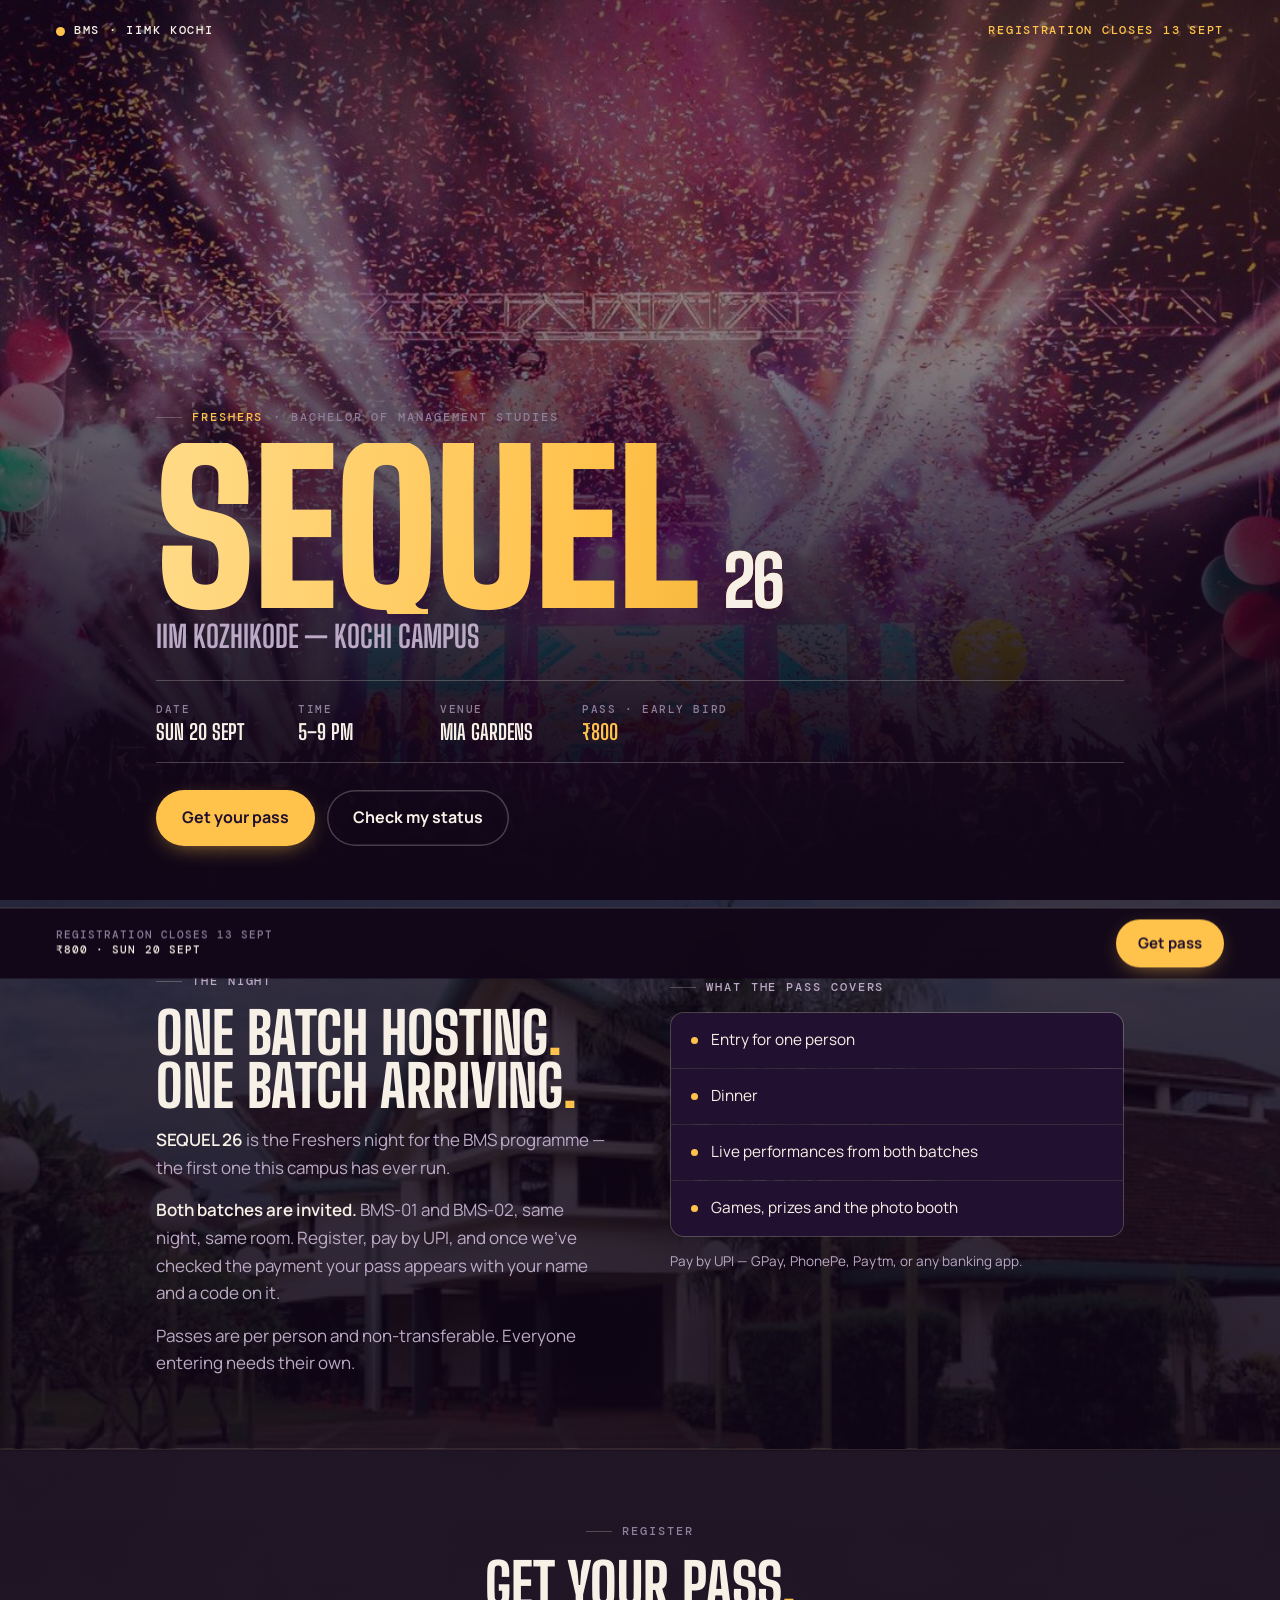
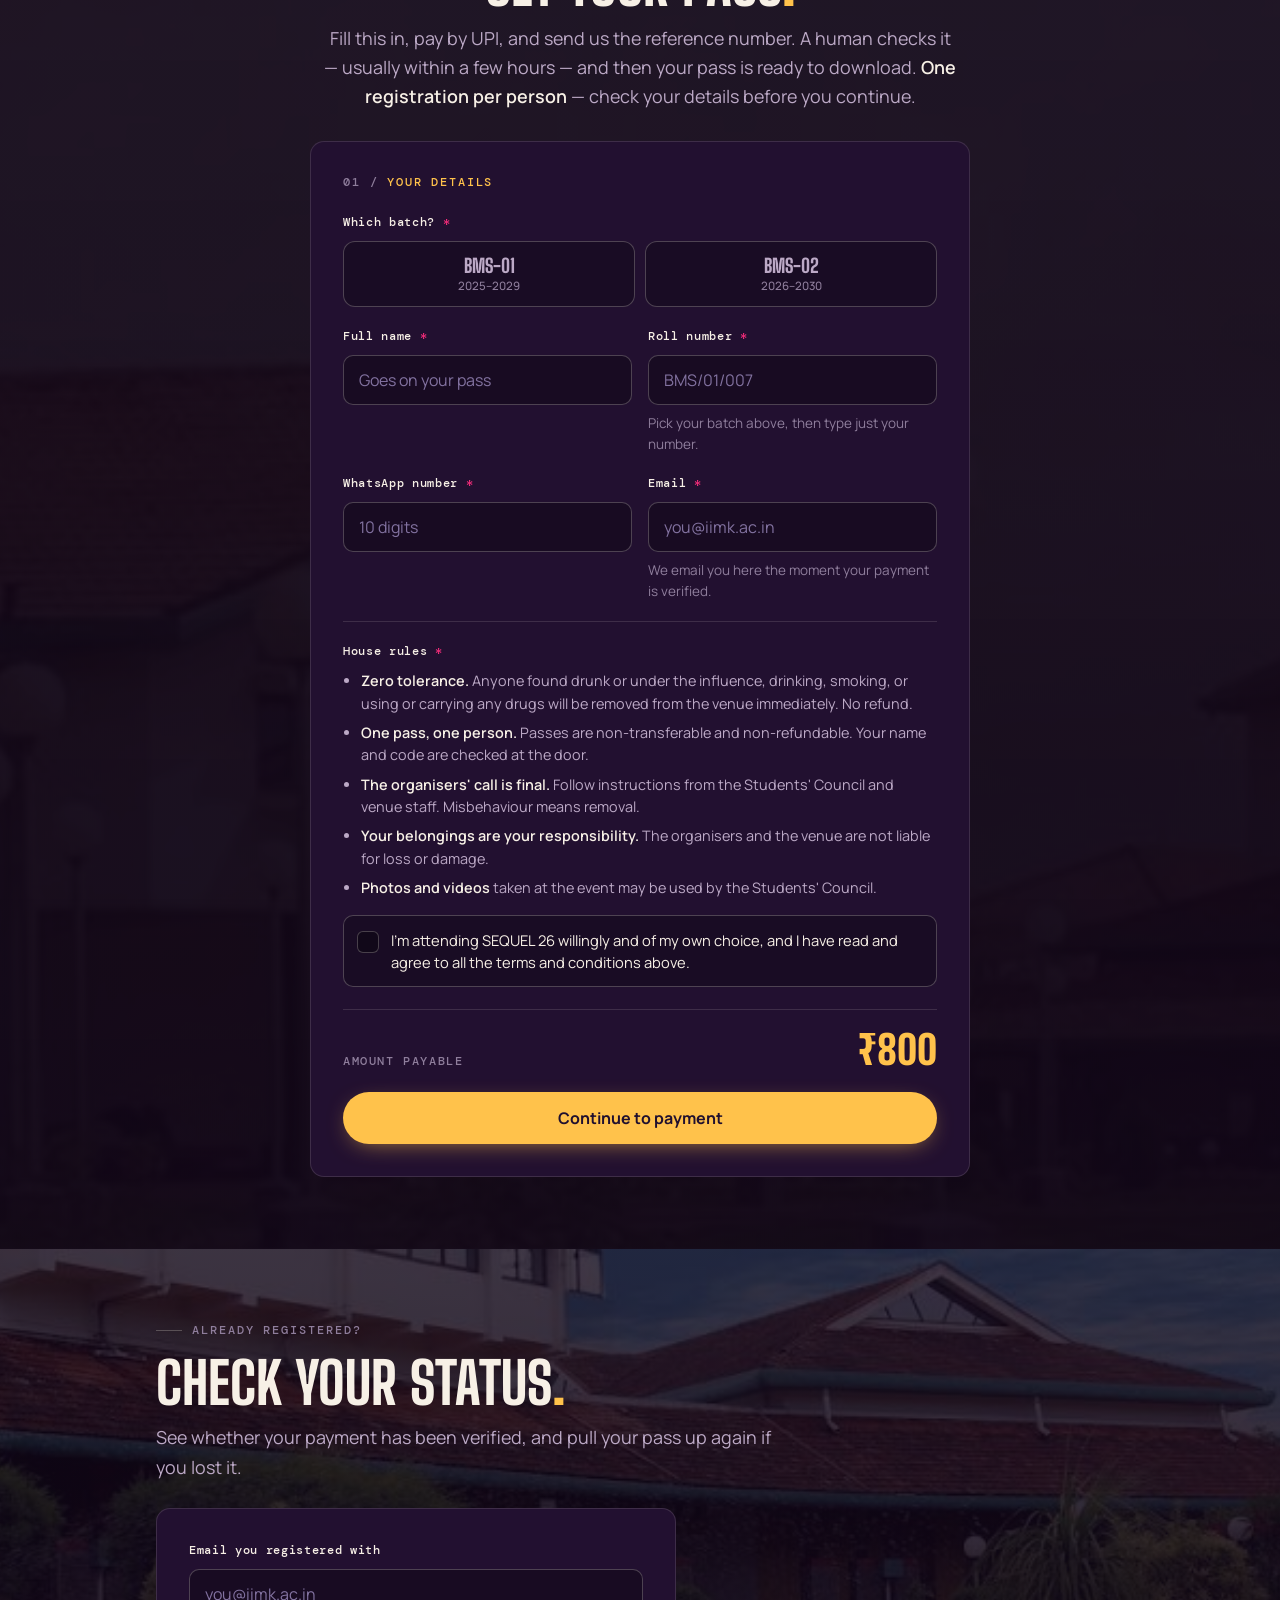
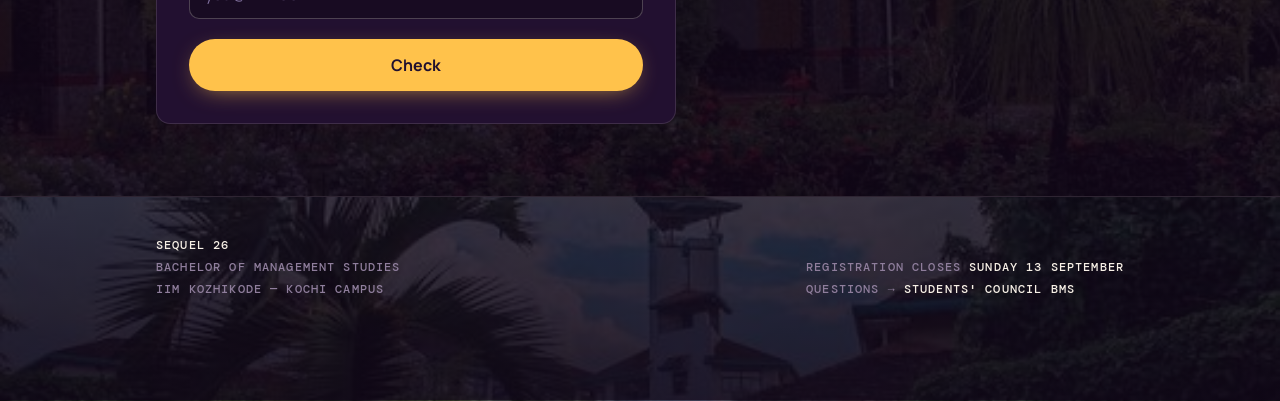
==== commit 88b37519: "Pass covers: Dinner (not drinks), no afterparty playlist line Co-Authored-By: Claude Fable 5.1 <nore" ====
--- a/index.html
+++ b/index.html
@@ -627,10 +627,9 @@
 
 const INCLUDES = [
   "Entry for one person",
-  "Dinner and drinks",
+  "Dinner",
   "Live performances from both batches",
-  "Games, prizes and the photo booth",
-  "The afterparty playlist"
+  "Games, prizes and the photo booth"
 ];
 
 /* =====================================================================
@@ -702,13 +701,29 @@
    ===================================================================== */
 const connected = () => CONFIG.endpoint.indexOf("PASTE_YOUR") !== 0;
 
+/* Apps Script now and then answers with an HTML error page instead of JSON,
+   or drops a request outright (especially in the minute after a redeploy).
+   Retry twice with a short backoff, and never hang on one attempt. */
 async function api(payload){
-  const res = await fetch(CONFIG.endpoint, {
-    method:"POST",
-    headers:{"Content-Type":"text/plain;charset=utf-8"},   // avoids a CORS preflight
-    body: JSON.stringify(payload)
-  });
-  return res.json();
+  let lastErr = null;
+  for(let attempt = 0; attempt < 3; attempt++){
+    if(attempt) await new Promise(r=>setTimeout(r, 1500 * attempt));
+    const ctrl = new AbortController();
+    const timer = setTimeout(()=>ctrl.abort(), 40000);
+    try{
+      const res = await fetch(CONFIG.endpoint, {
+        method:"POST",
+        headers:{"Content-Type":"text/plain;charset=utf-8"},   // avoids a CORS preflight
+        body: JSON.stringify(payload),
+        signal: ctrl.signal
+      });
+      const text = await res.text();
+      try{ return JSON.parse(text); }
+      catch(e){ lastErr = new Error("Google returned an error page (HTTP " + res.status + ")"); }
+    }catch(err){ lastErr = err; }
+    finally{ clearTimeout(timer); }
+  }
+  throw lastErr;
 }
 
 /* Server state (price, collector, pause) is applied everywhere EXCEPT onto a
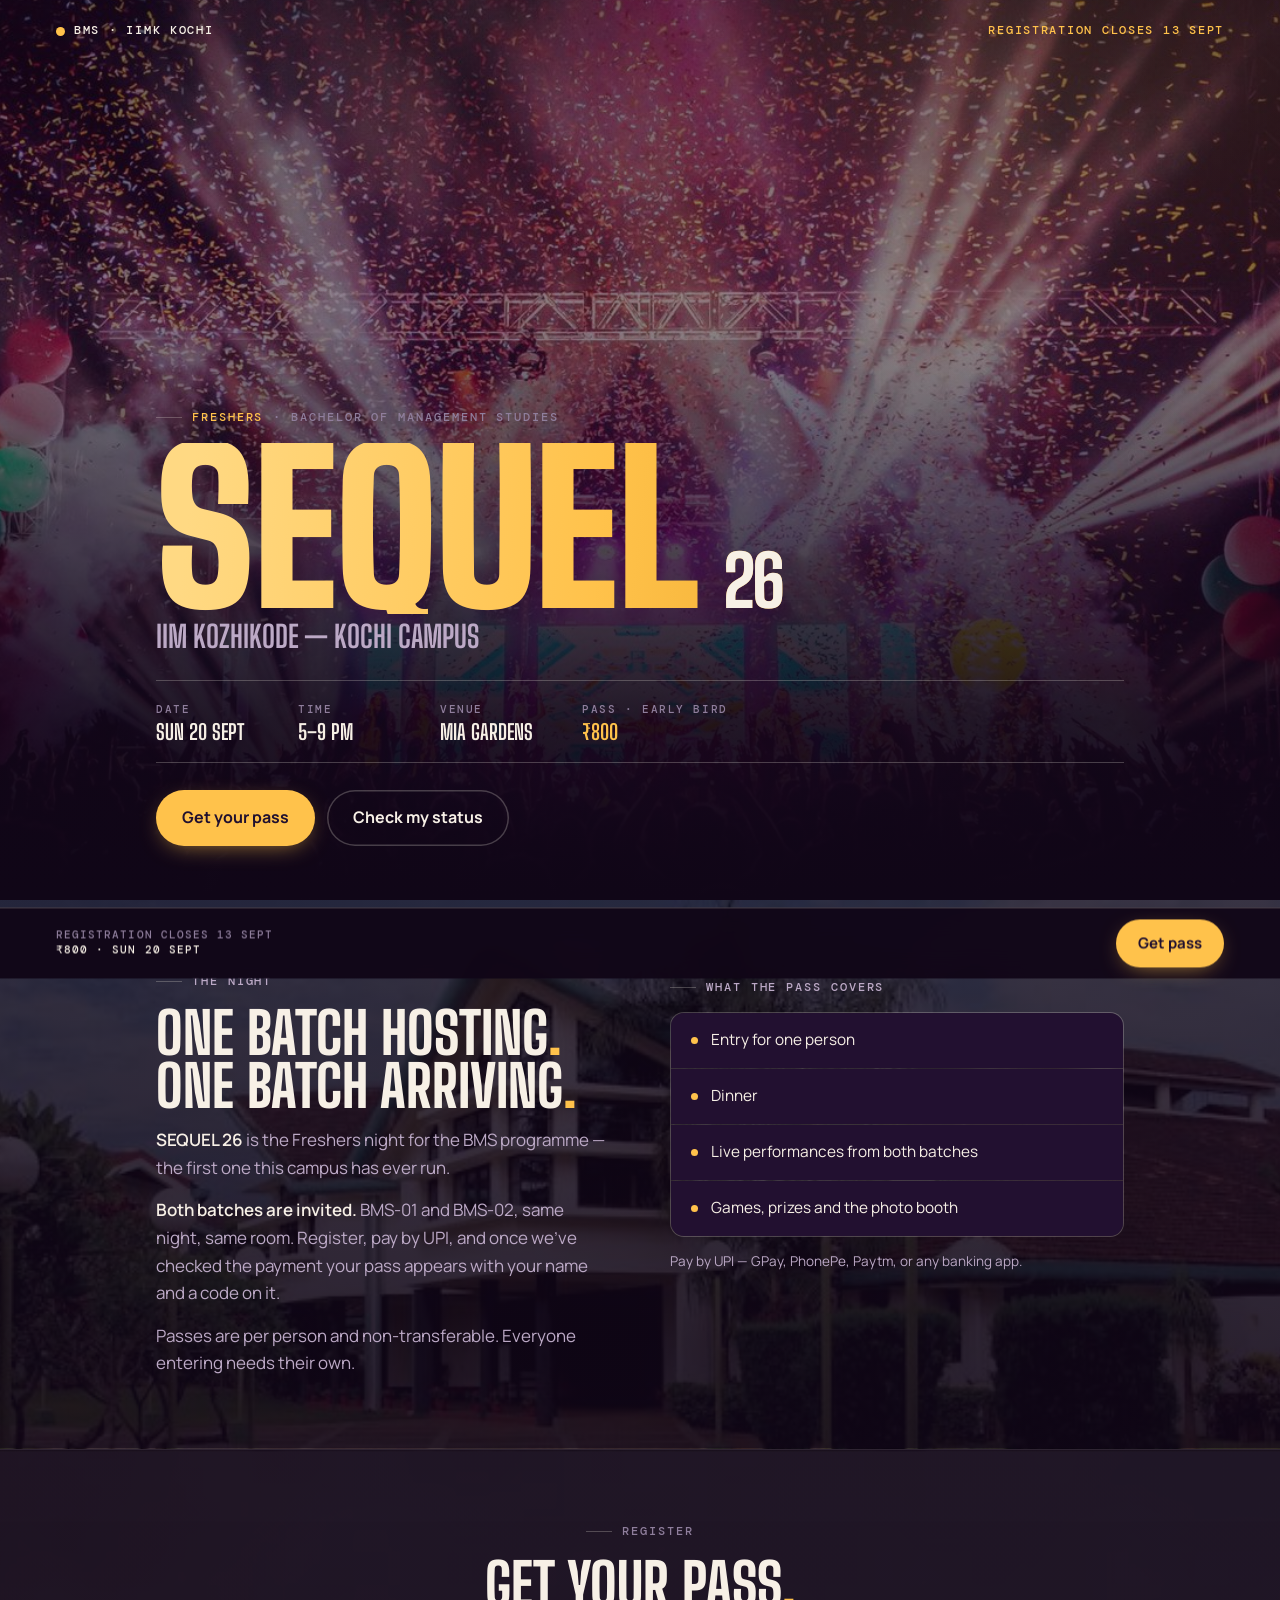
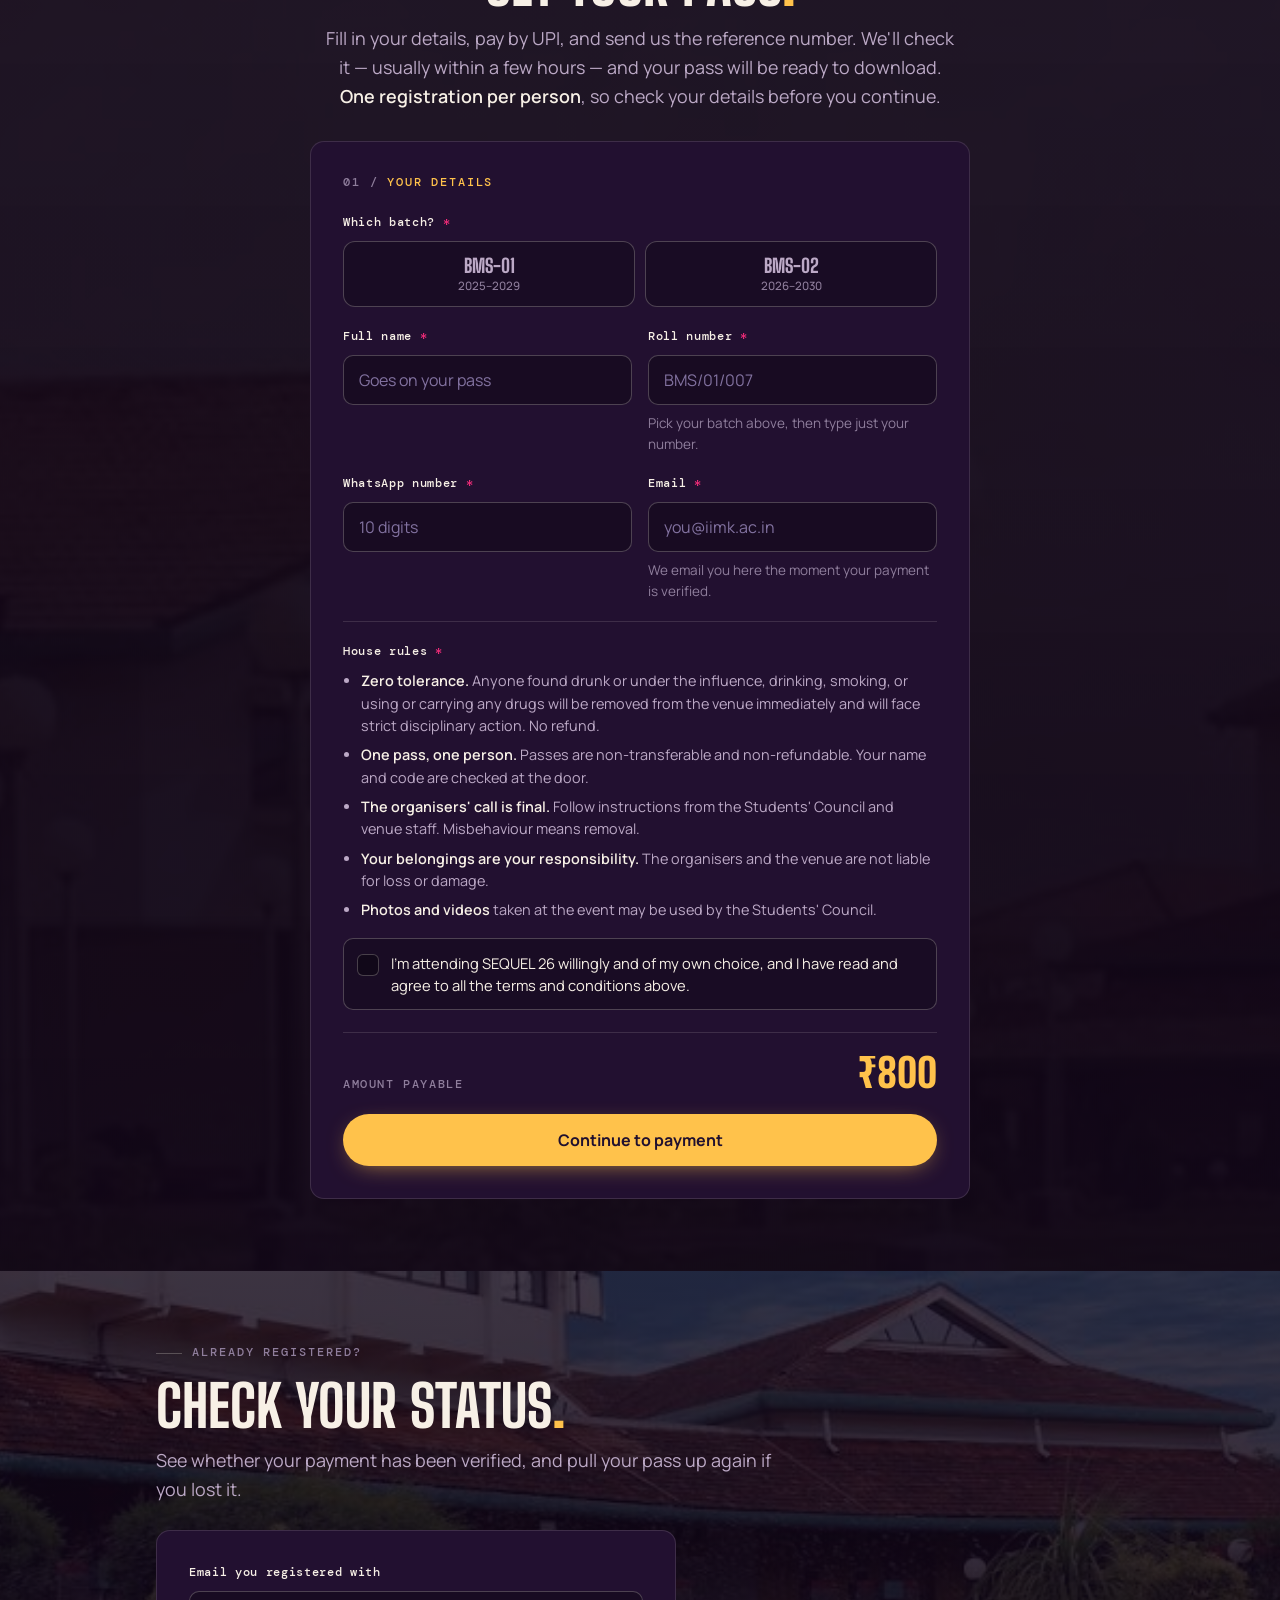
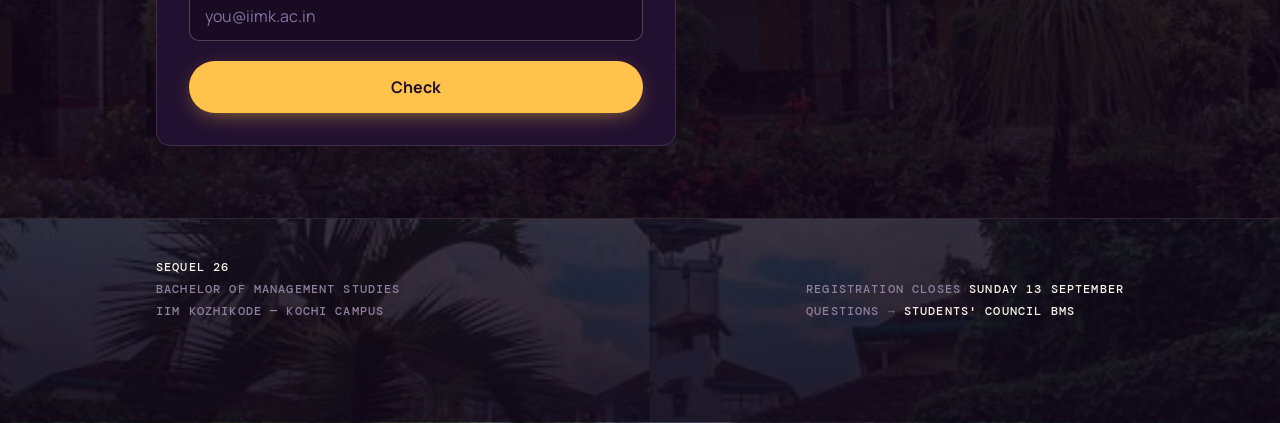
==== commit 3a12eb08: "Register intro in plainer words; house rule adds disciplinary action Co-Authored-By: Claude Fable 5." ====
--- a/index.html
+++ b/index.html
@@ -307,7 +307,7 @@
     <div class="rise" style="margin-bottom:30px">
       <p class="eyebrow">Register</p>
       <h2 class="h2">Get your pass<i>.</i></h2>
-      <p class="lede">Fill this in, pay by UPI, and send us the reference number. A human checks it — usually within a few hours — and then your pass is ready to download. <strong>One registration per person</strong> — check your details before you continue.</p>
+      <p class="lede">Fill in your details, pay by UPI, and send us the reference number. We'll check it — usually within a few hours — and your pass will be ready to download. <strong>One registration per person</strong>, so check your details before you continue.</p>
     </div>
 
     <!-- PAUSED — replaces step 1 while the organisers have entries switched off -->
@@ -375,7 +375,7 @@
       <div class="terms" id="terms">
         <span class="field-label">House rules <span class="req">*</span></span>
         <ul>
-          <li><b>Zero tolerance.</b> Anyone found drunk or under the influence, drinking, smoking, or using or carrying any drugs will be removed from the venue immediately. No refund.</li>
+          <li><b>Zero tolerance.</b> Anyone found drunk or under the influence, drinking, smoking, or using or carrying any drugs will be removed from the venue immediately and will face strict disciplinary action. No refund.</li>
           <li><b>One pass, one person.</b> Passes are non-transferable and non-refundable. Your name and code are checked at the door.</li>
           <li><b>The organisers' call is final.</b> Follow instructions from the Students' Council and venue staff. Misbehaviour means removal.</li>
           <li><b>Your belongings are your responsibility.</b> The organisers and the venue are not liable for loss or damage.</li>
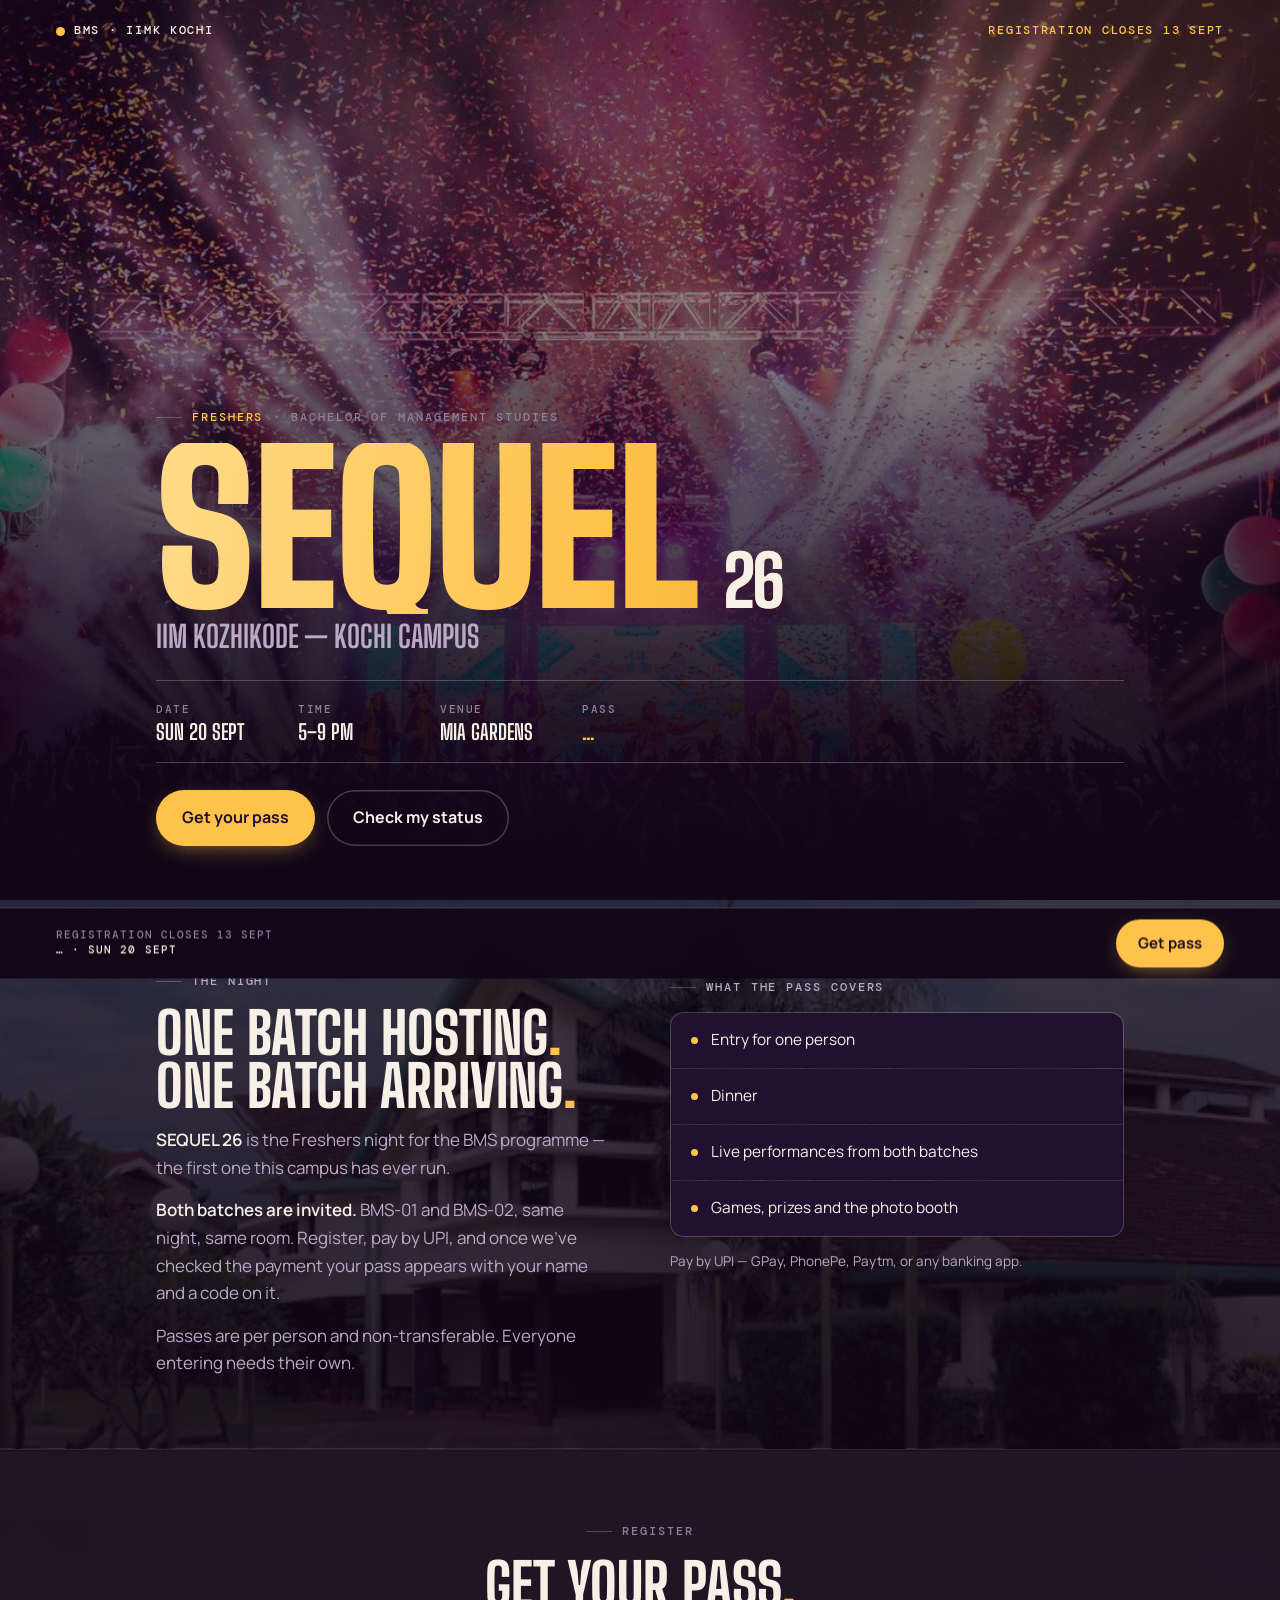
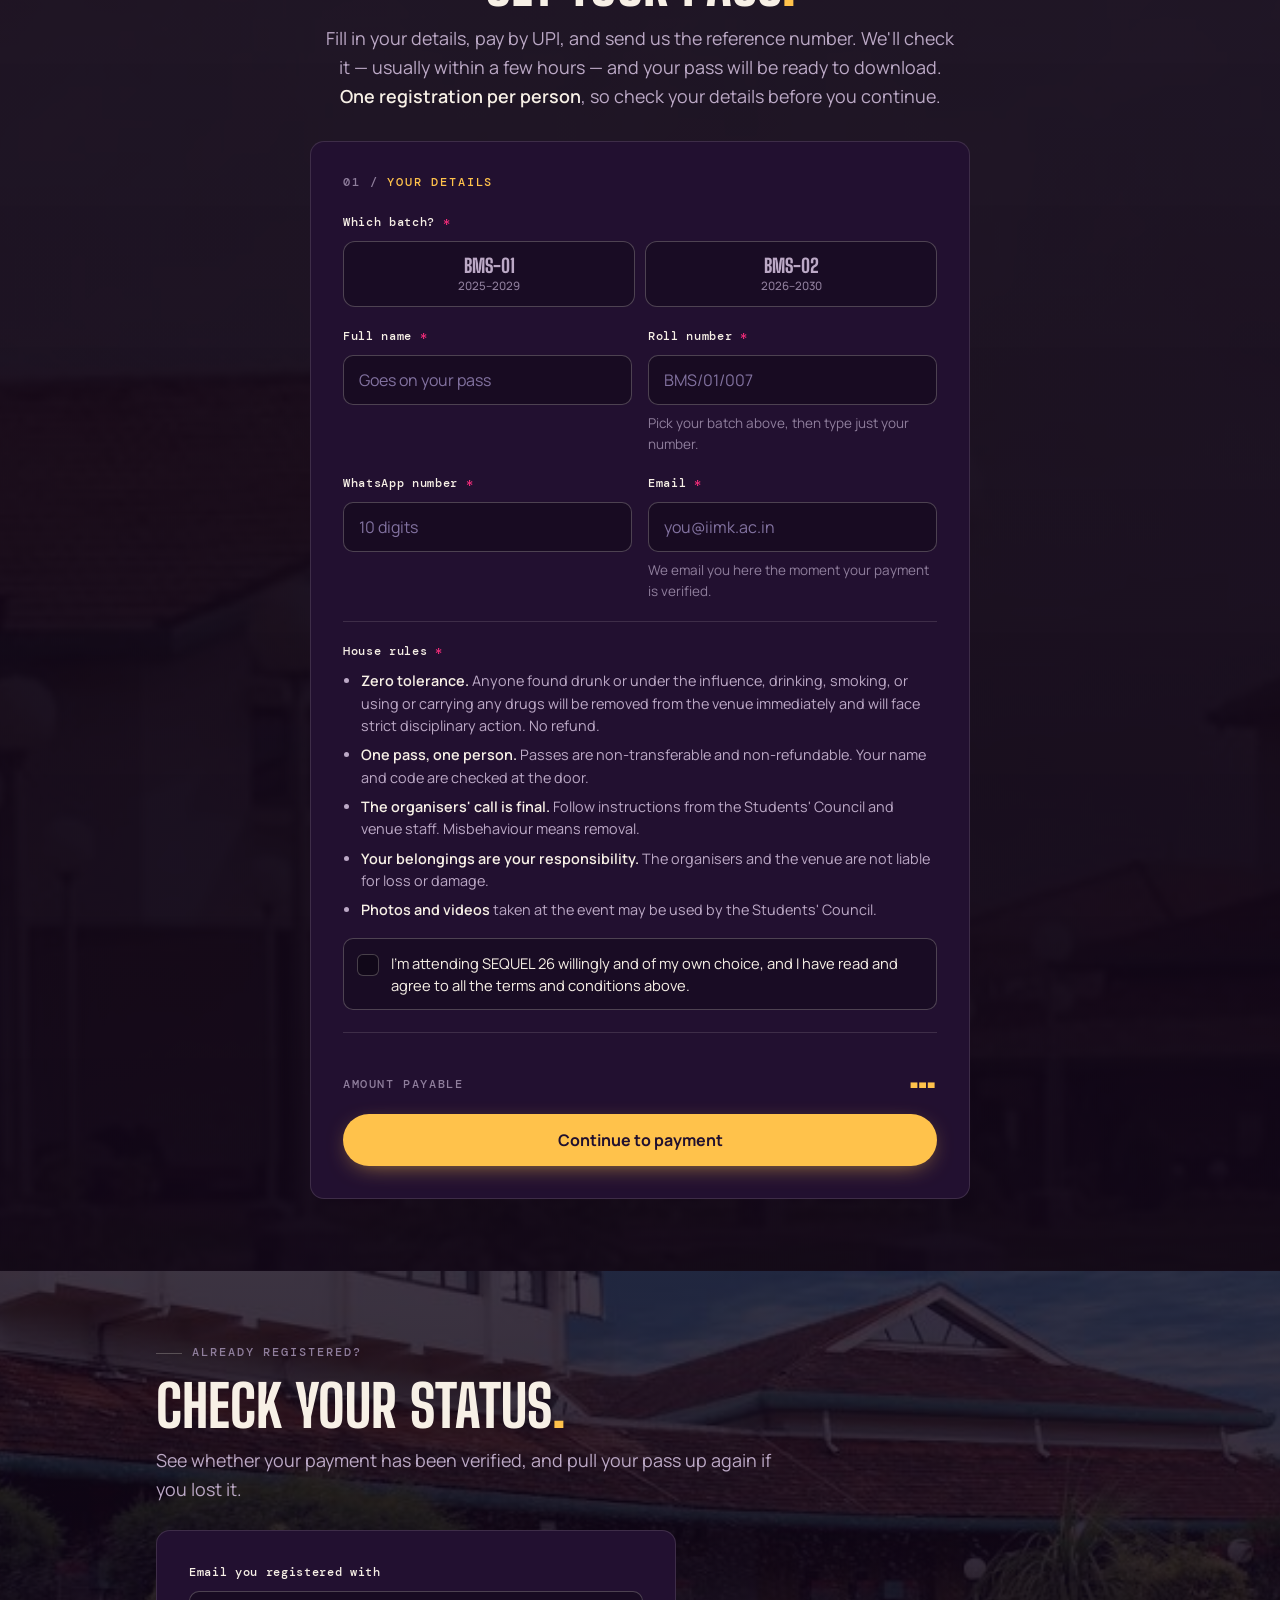
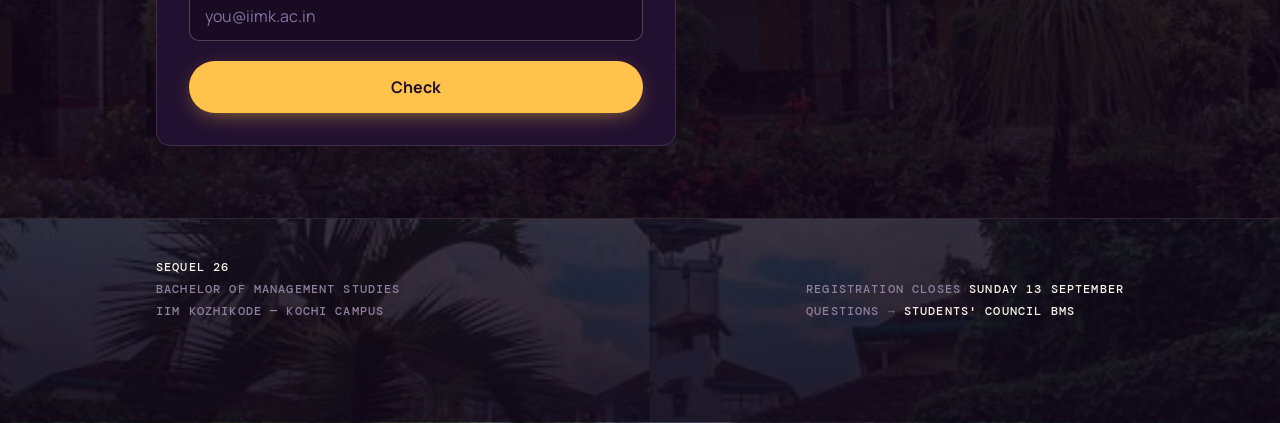
==== commit 3bf3e5a9: "Show a placeholder until the live price arrives, never a stale number The page painted a hard-coded " ====
--- a/index.html
+++ b/index.html
@@ -266,7 +266,7 @@
       <div><dt>Date</dt><dd data-cfg="eventDate">TBC</dd></div>
       <div><dt>Time</dt><dd data-cfg="eventTime">TBC</dd></div>
       <div><dt>Venue</dt><dd data-cfg="venue">TBC</dd></div>
-      <div><dt id="factTier">Pass</dt><dd class="gold" id="factPrice">₹800</dd></div>
+      <div><dt id="factTier">Pass</dt><dd class="gold" id="factPrice">…</dd></div>
     </dl>
 
     <div class="hero-cta">
@@ -388,7 +388,7 @@
         <div class="err hidden" id="consentErr"></div>
       </div>
 
-      <div class="total"><span>Amount payable</span><b id="priceLabel">₹800</b></div>
+      <div class="total"><span>Amount payable</span><b id="priceLabel">…</b></div>
       <div style="margin-top:20px">
         <button type="button" class="btn wide" id="toPayBtn">Continue to payment</button>
       </div>
@@ -411,7 +411,7 @@
 
       <div class="payhead">
         <span id="payTier" style="font-family:var(--mono);font-size:11px;letter-spacing:.16em;text-transform:uppercase;color:var(--muted-2)">Amount</span>
-        <p class="amt" id="payAmount">₹800</p>
+        <p class="amt" id="payAmount">…</p>
         <p class="who">for <b id="payName">—</b> · <span id="payBatch">—</span></p>
       </div>
 
@@ -430,7 +430,7 @@
             <button type="button" class="mini" id="copyUpi">Copy</button>
           </div>
           <p class="paynote">The QR and the button both carry the exact amount. If your app asks
-            you to type it, pay <b id="payAmount2">₹800</b> — a different amount can't be verified.</p>
+            you to type it, pay <b id="payAmount2">…</b> — a different amount can't be verified.</p>
           <p class="paynote"><b>After paying, come back to this page</b> and enter the UPI reference
             number in step 03 below — that's the only way we can verify you. A screenshot on
             WhatsApp alone won't get you a pass.</p>
@@ -533,7 +533,7 @@
 </footer>
 
 <div class="sticky" id="sticky">
-  <p><span data-cfg="deadlineShort">Registration closes soon</span><b id="stickyPrice">₹800 · TBC</b></p>
+  <p><span data-cfg="deadlineShort">Registration closes soon</span><b id="stickyPrice">…</b></p>
   <a class="btn" href="#register">Get pass</a>
 </div>
 
@@ -585,8 +585,9 @@
   contactName:     "Students' Council BMS",
   contactWhatsApp: "919329641726",
 
-  fallbackPrice: 800     // shown for a split second until the live price loads;
-                         // matches the ₹800 literals in the markup — change both
+  fallbackPrice: 1000    // shown ONLY if the live price has not arrived after 8 s
+                         // (slow or unreachable server); until then the page shows "…"
+                         // so a stale number never flashes when the tier changes
 };
 
 /* Price tiers. The admin panel sets the price (Ticket price button); the
@@ -646,7 +647,7 @@
 const waHref = "https://wa.me/" + CONFIG.contactWhatsApp;
 ["footWa","waHelp"].forEach(id=>{ const el=$("#"+id); if(el) el.href = waHref; });
 
-let PRICE = CONFIG.fallbackPrice;
+let PRICE = 0;                                   // 0 = not known yet
 let PAYEE = "jeet";                              // overwritten by the server
 const payee = () => PAYEES[PAYEE] || PAYEES.jeet;
 let lastDetails = null;                          // what the quote on screen was registered with
@@ -660,7 +661,17 @@
   $("#factTier").textContent    = t ? "Pass · " + t.label : "Pass";
   $("#payTier").textContent     = t ? "Amount · " + t.label : "Amount";
 }
-paintPrice();
+
+/* Until the live price arrives the page shows dots, never a guess: a wrong
+   number that then flips is worse than a short wait. */
+function paintPlaceholder(){
+  ["#priceLabel","#factPrice","#payAmount","#payAmount2"].forEach(sel=>$(sel).textContent="…");
+  $("#stickyPrice").textContent = "… · " + CONFIG.eventDate;
+  $("#factTier").textContent = "Pass";
+  $("#payTier").textContent  = "Amount";
+}
+paintPlaceholder();
+setTimeout(()=>{ if(!PRICE){ PRICE = CONFIG.fallbackPrice; paintPrice(); } }, 8000);
 
 /* Organisers can pause new registrations from the admin panel (e.g. while
    switching price tiers). Step 1 is swapped for the pause notice; anyone
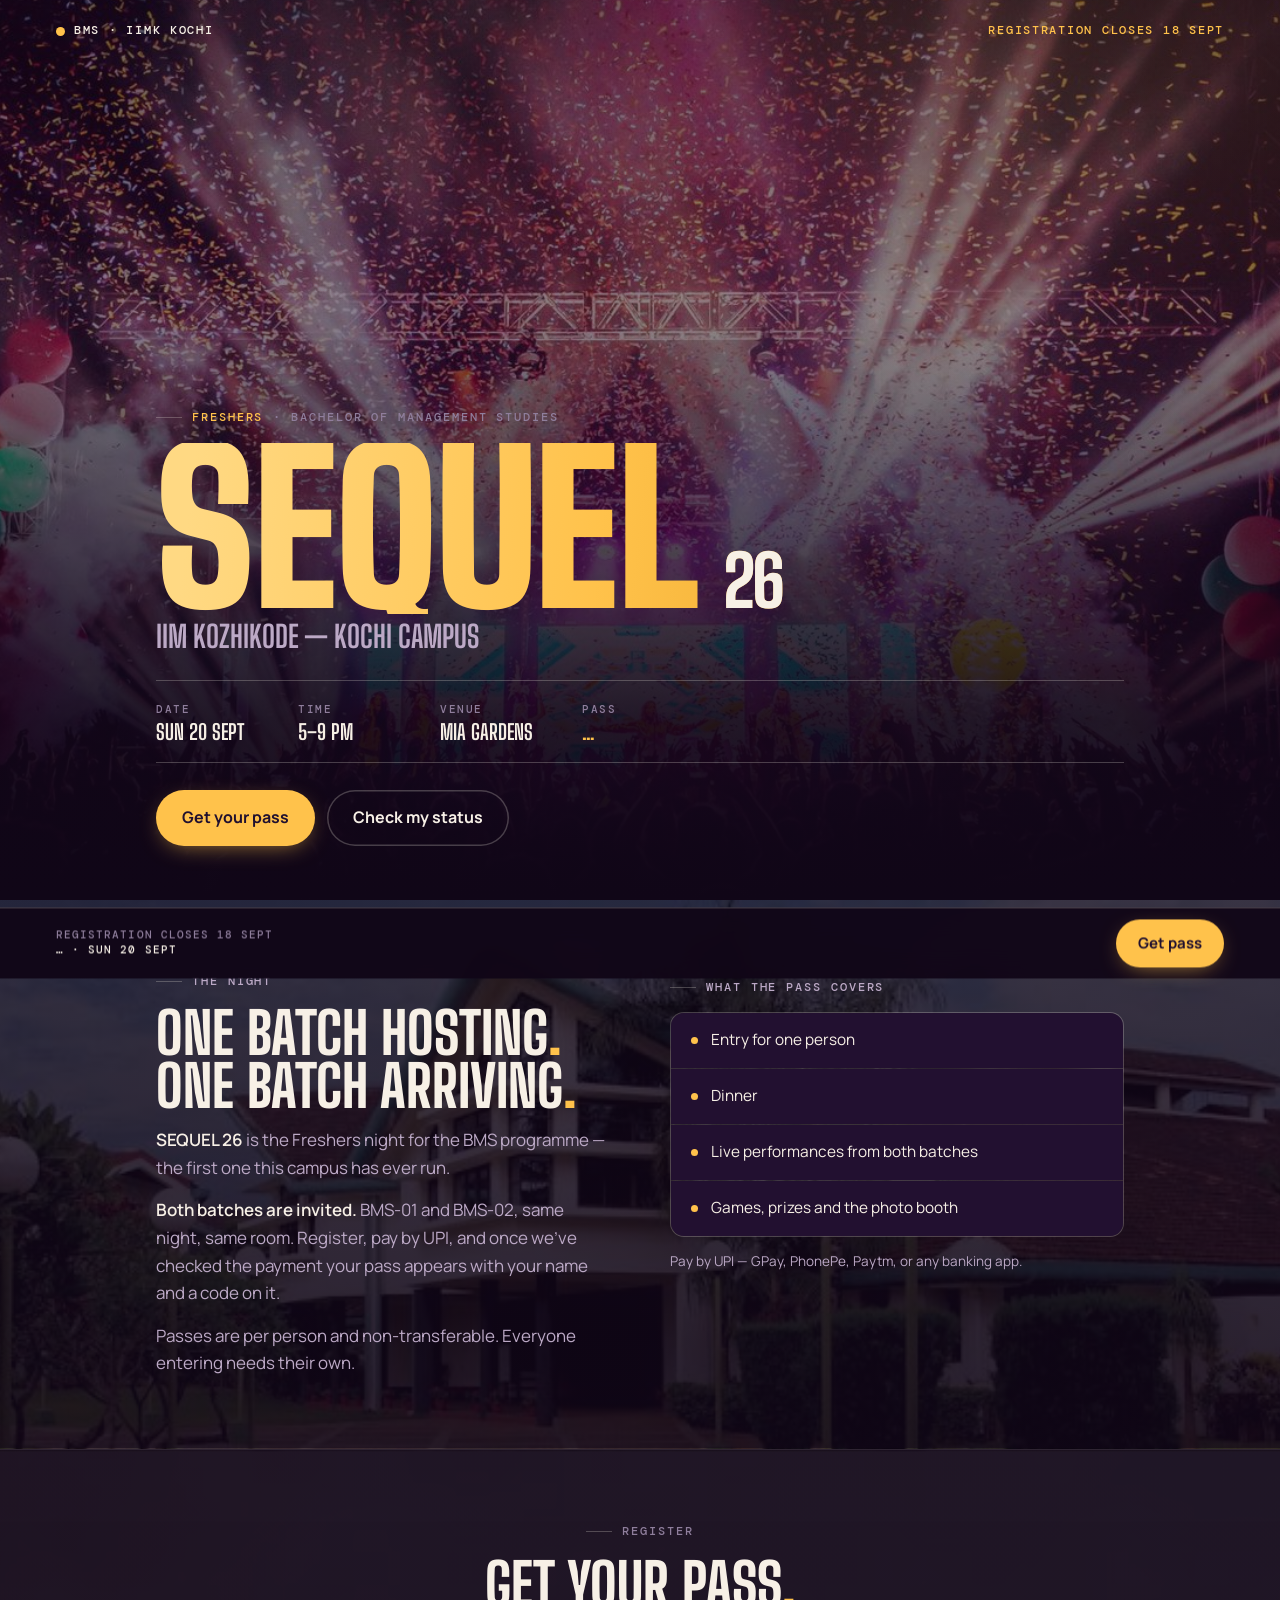
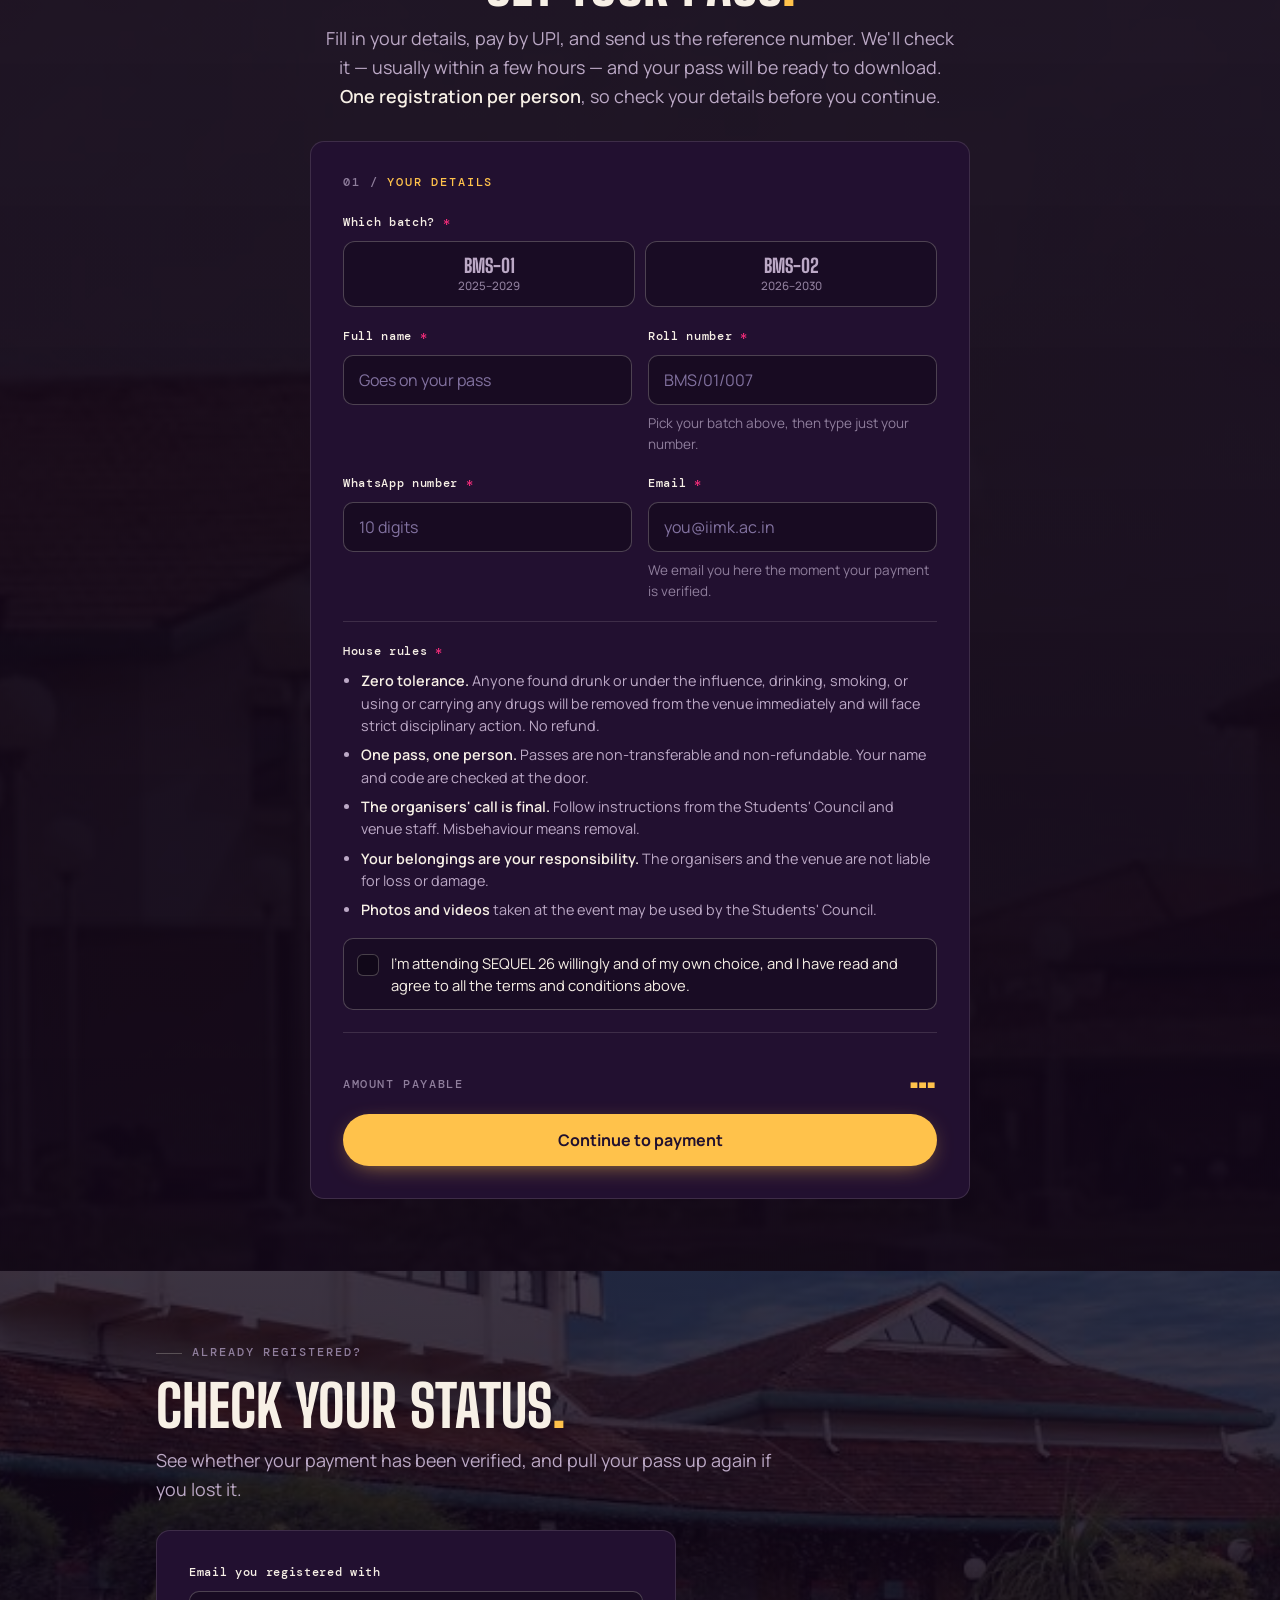
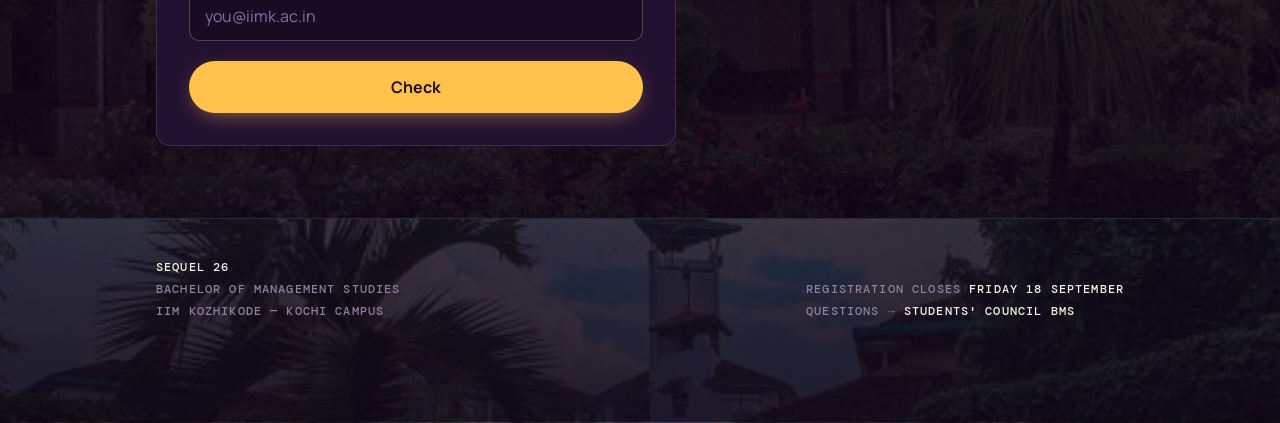
==== commit ec8bd684: "Registration deadline extended to Friday 18 September Co-Authored-By: Claude Fable 5.1 <noreply@anth" ====
--- a/index.html
+++ b/index.html
@@ -527,7 +527,7 @@
 <footer class="bgphoto" style="--bg-img:url('images/campus-lawn.jpg')">
   <div class="wrap foot">
     <p><b>SEQUEL 26</b><br>Bachelor of Management Studies<br>IIM Kozhikode — Kochi Campus</p>
-    <p>Registration closes <b data-cfg="deadline">Sunday 13 September</b><br>
+    <p>Registration closes <b data-cfg="deadline">Friday 18 September</b><br>
        Questions → <a id="footWa" href="#" target="_blank" rel="noopener"><b data-cfg="contactName">the organisers</b></a></p>
   </div>
 </footer>
@@ -579,8 +579,8 @@
   eventDateFull: "Sunday 20 September 2026, 5–9 PM",   // printed on the pass
   eventTime:     "5–9 PM",
   venue:         "Mia Gardens",
-  deadline:      "Sunday 13 September",
-  deadlineShort: "Registration closes 13 Sept",
+  deadline:      "Friday 18 September",
+  deadlineShort: "Registration closes 18 Sept",
 
   contactName:     "Students' Council BMS",
   contactWhatsApp: "919329641726",
@@ -594,9 +594,10 @@
    label is looked up here by exact amount. Keep in sync with TIERS in
    admin.html. */
 const TIERS = {
-  800:  { label: "Early bird" },
-  1000: { label: "Regular"    },
-  1200: { label: "Last call"  }
+  800:  { label: "Early bird"     },
+  1000: { label: "Regular"        },
+  700:  { label: "Late bird"      },
+  1200: { label: "Very late bird" }
 };
 
 /* Who collects the money. The admin panel picks one (so a single account
@@ -610,6 +611,7 @@
     upiId: "9329641726@upi", upiName: "Mr JEET JHAWAR",
     qrs: { 800:  "images/upi-qr.png",
            1000: "images/upi-qr-1000.jpeg",
+           700:  "images/upi-qr-700.jpeg",
            1200: "images/upi-qr-1200.jpeg" }
   },
   anshika: {
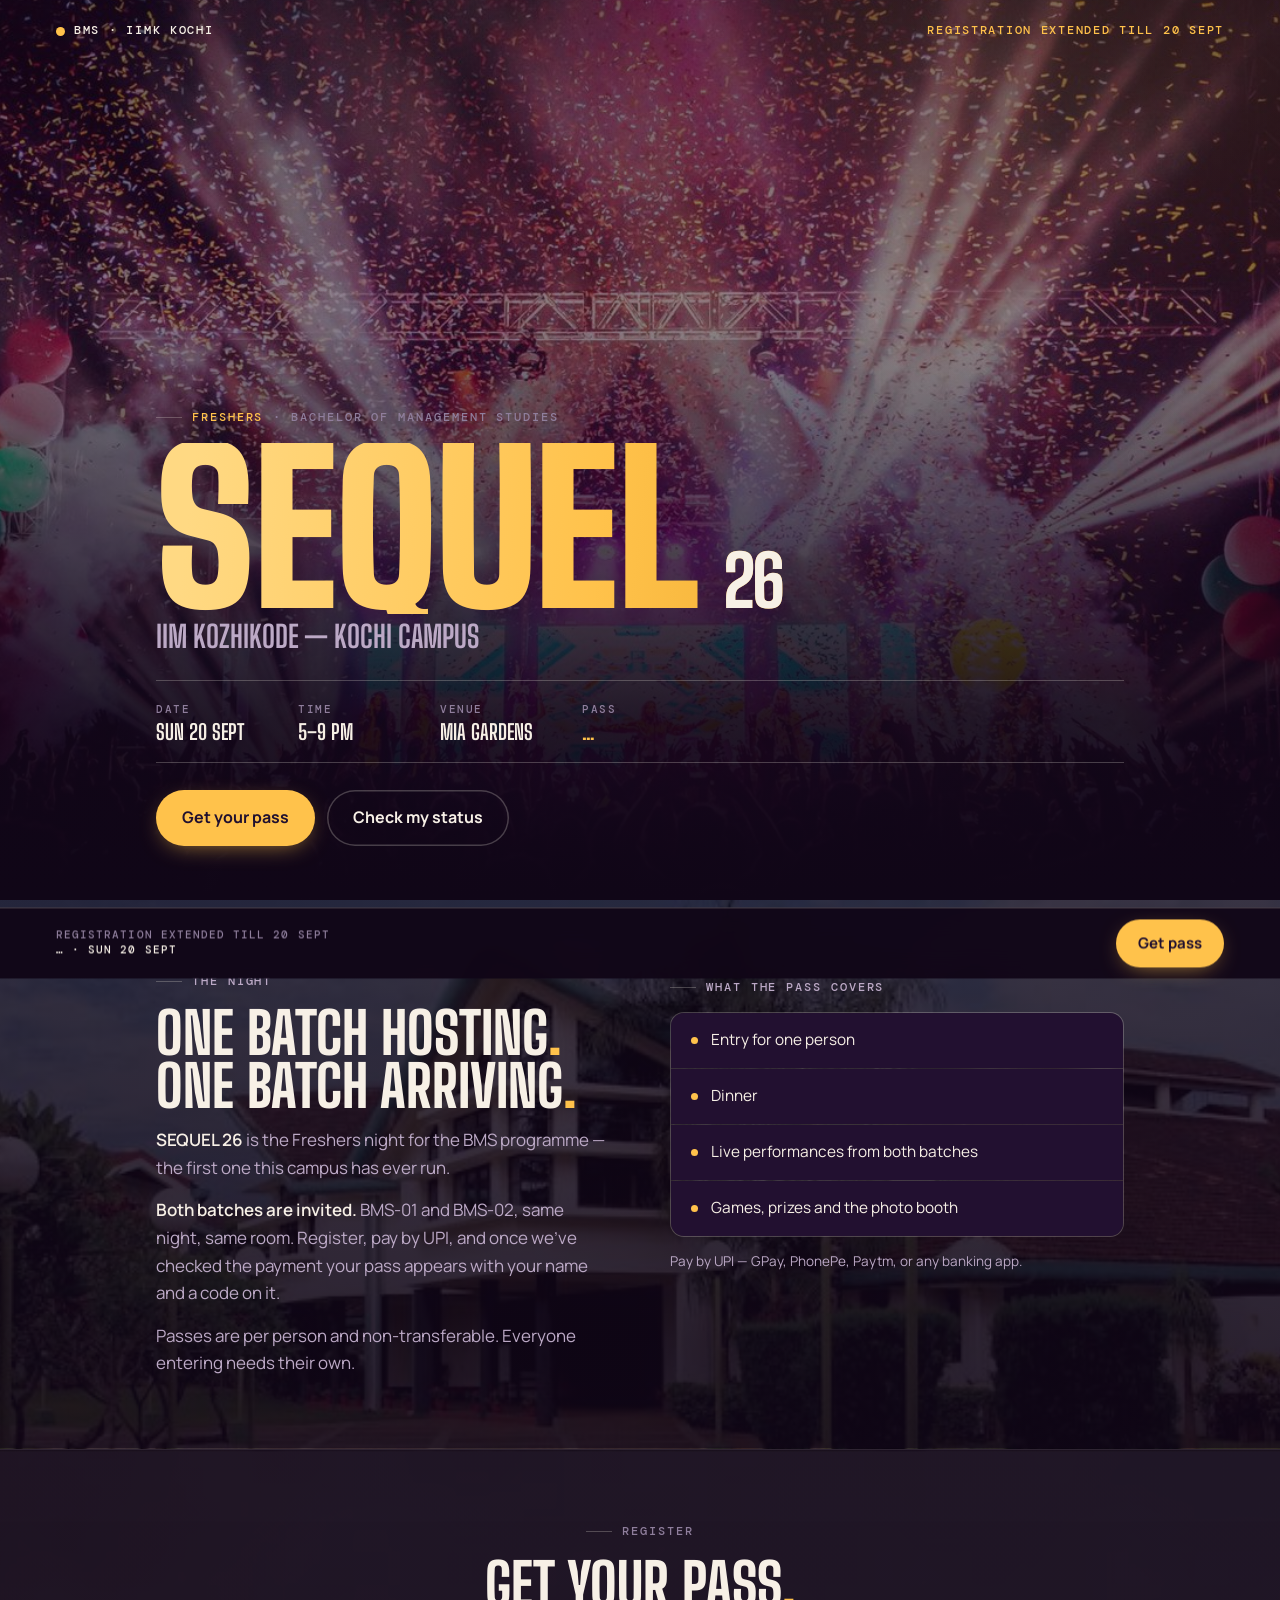
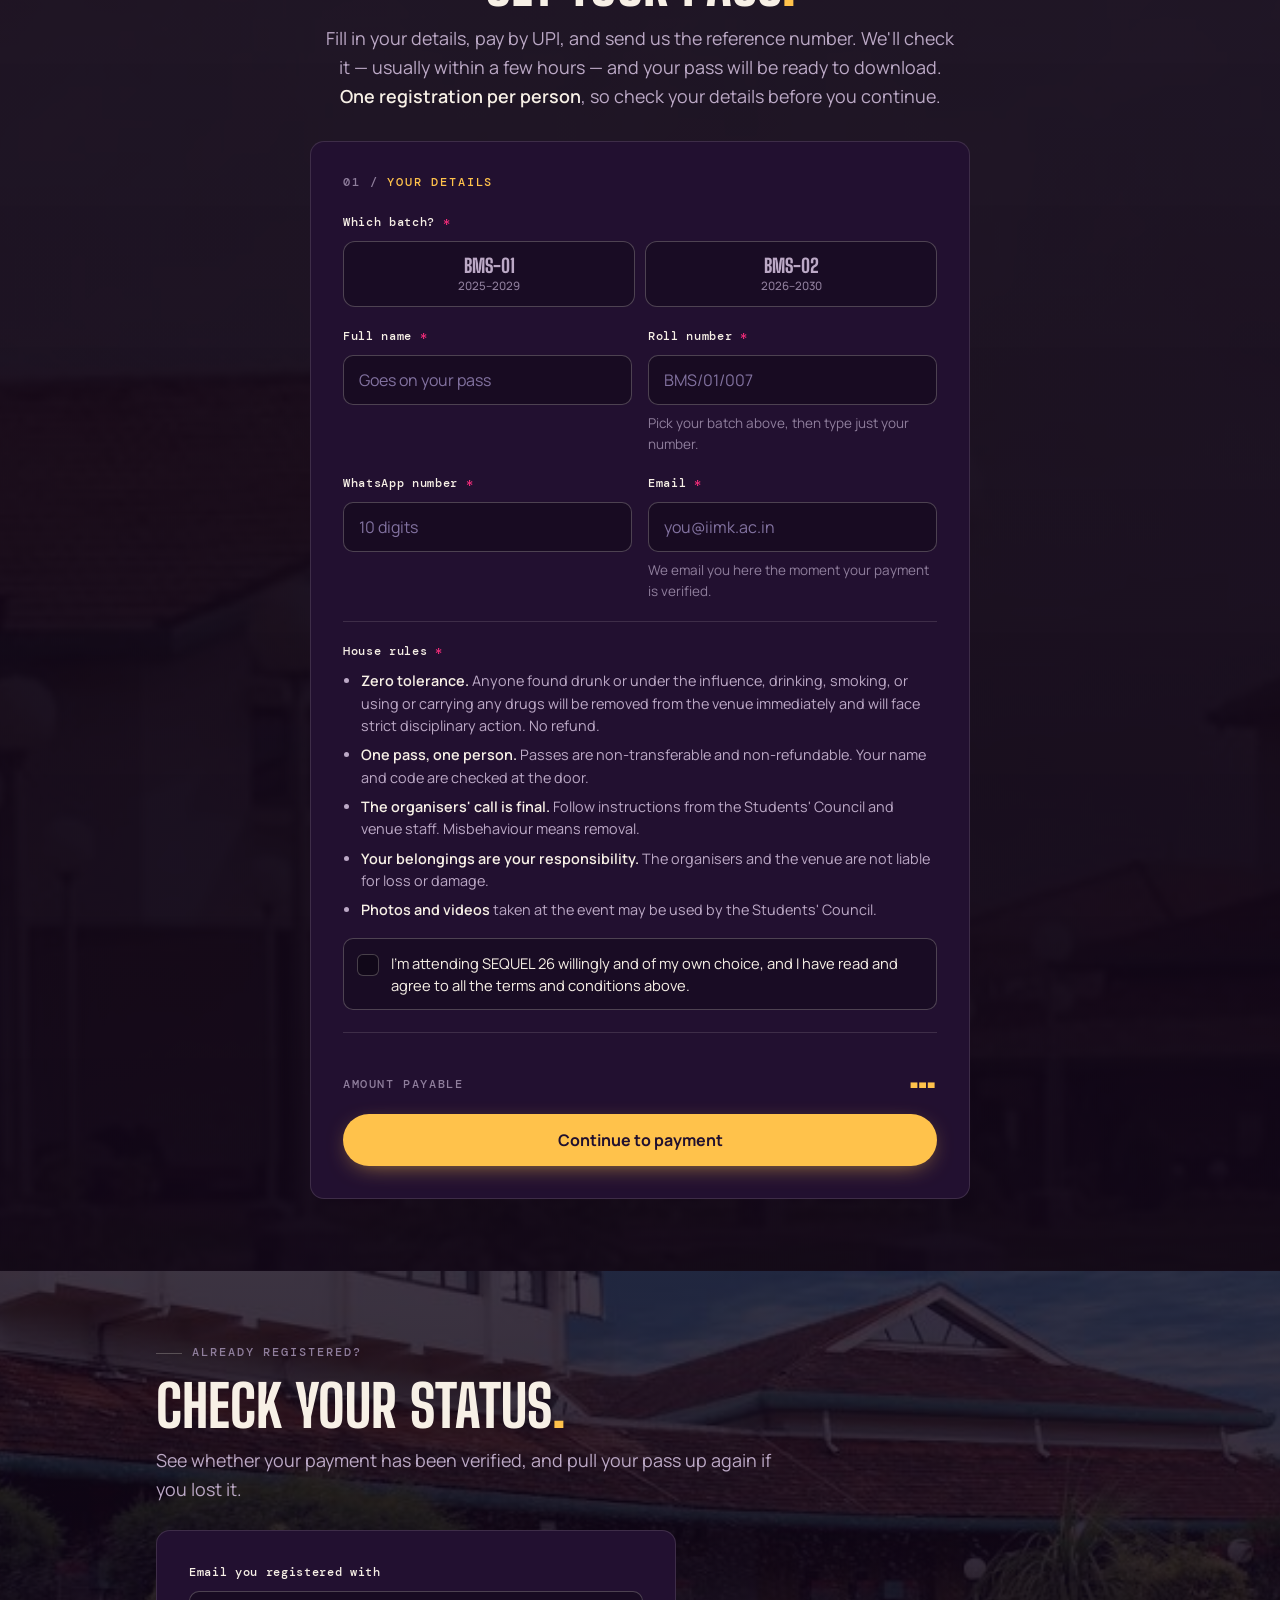
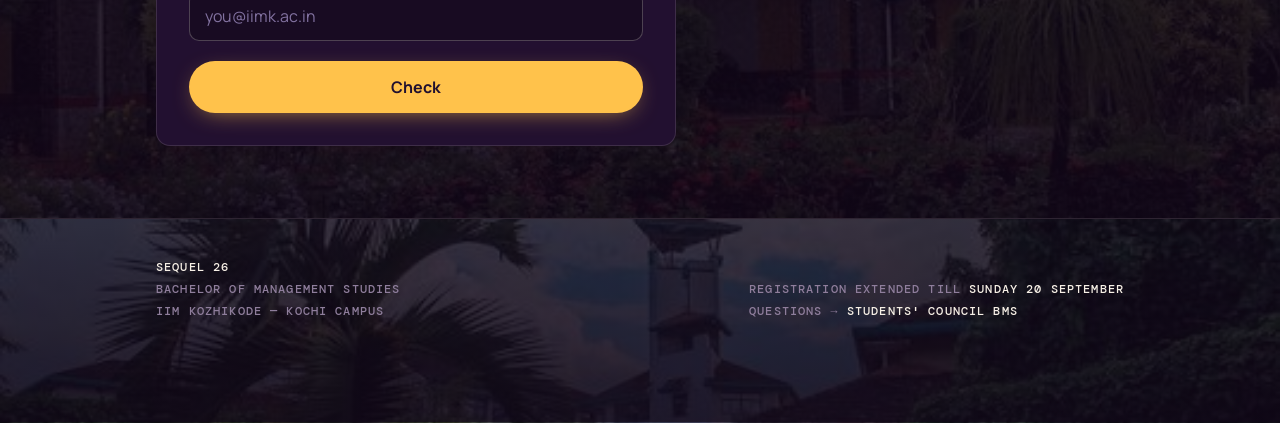
==== commit 48330840: "Registration extended till Sunday 20 September Co-Authored-By: Claude Fable 5.1 <noreply@anthropic.c" ====
--- a/index.html
+++ b/index.html
@@ -527,7 +527,7 @@
 <footer class="bgphoto" style="--bg-img:url('images/campus-lawn.jpg')">
   <div class="wrap foot">
     <p><b>SEQUEL 26</b><br>Bachelor of Management Studies<br>IIM Kozhikode — Kochi Campus</p>
-    <p>Registration closes <b data-cfg="deadline">Friday 18 September</b><br>
+    <p>Registration extended till <b data-cfg="deadline">Sunday 20 September</b><br>
        Questions → <a id="footWa" href="#" target="_blank" rel="noopener"><b data-cfg="contactName">the organisers</b></a></p>
   </div>
 </footer>
@@ -579,8 +579,8 @@
   eventDateFull: "Sunday 20 September 2026, 5–9 PM",   // printed on the pass
   eventTime:     "5–9 PM",
   venue:         "Mia Gardens",
-  deadline:      "Friday 18 September",
-  deadlineShort: "Registration closes 18 Sept",
+  deadline:      "Sunday 20 September",
+  deadlineShort: "Registration extended till 20 Sept",
 
   contactName:     "Students' Council BMS",
   contactWhatsApp: "919329641726",
